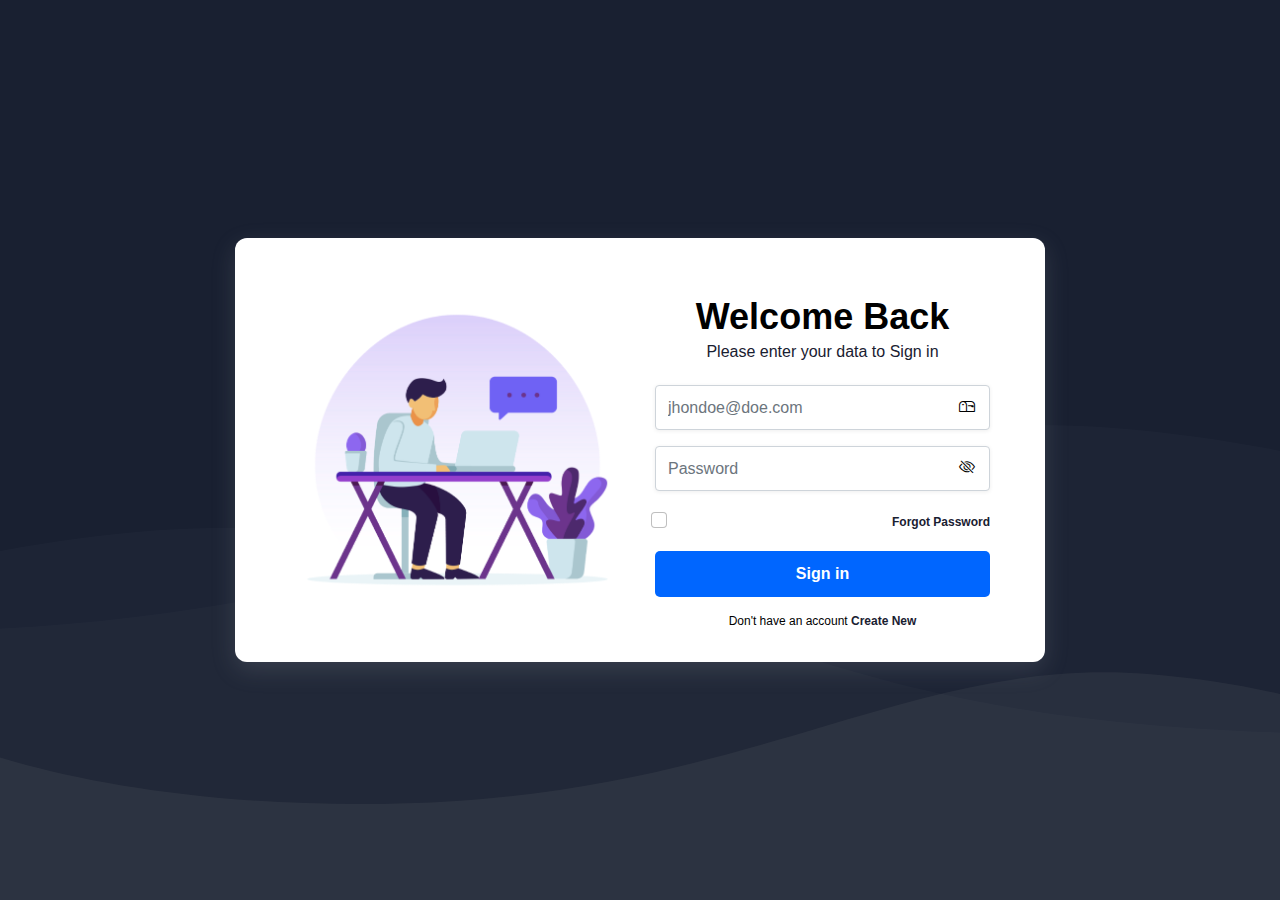
==== signIn.html @ 5d9f2aeb "Landing Page, with registration pages customization" ====
<!DOCTYPE html>
<html lang="en">
<head>
    <meta charset="UTF-8">
    <title>Sign Up</title>
    <meta name="viewport" content="width=device-width, initial-scale=1.0" />
    <meta name="keywords" content="HTML, web design" />
    <meta name="description" content="A page about HTML and web design" />
    <link rel="icon" href="media/images/favicon.ico" type="image/x-icon">

    <link rel="stylesheet" type="text/css" href="css/bootstrap.min.css" />
    <link rel="stylesheet" type="text/css" href="css/style.css" />
    <link rel="stylesheet" type="text/css" href="css/styles-lead.css" />

    <link rel="stylesheet" href="https://cdn.jsdelivr.net/npm/bootstrap-icons@1.3.0/font/bootstrap-icons.css" />

<body>
<div class="registerScreen bg-wave-dark-wrap">
    <div class="bg-wave-dark bg-gray-800">
        <svg class="wave-dark" width="1920" height="713" viewBox="0 0 1920 713" fill="none">
            <path class="wave-path wave-path-1" d="M1920 463.314V713H0V414.325C0.0515862 414.316 0.103105 414.308 0.154556 414.299C59.8232 467.769 270.664 573.445 636.676 568.392C873.316 565.126 1040.4 505.514 1188.57 452.65C1326.86 403.309 1448.68 359.846 1595.21 373.565C1727.41 385.944 1837.94 423.471 1920 463.314Z" fill="white"></path>
            <path class="wave-path wave-path-2" d="M1920 463.988V713H0V234.66C102.275 199.182 221.353 170.486 354.422 158.026C584.381 136.494 775.567 204.707 992.611 282.146C1225.15 365.113 1373 457.092 1858.75 463.796C1879.49 464.082 1899.9 464.142 1920 463.988Z" fill="white"></path>
            <path class="wave-path wave-path-3" d="M1920 85.9538V713H0V310.063C15.2357 310.099 30.6508 310.012 46.2454 309.796C417.632 304.67 679.852 211.113 912.389 128.146C1129.43 50.7068 1320.62 -17.5061 1550.58 4.02629C1690.21 17.1004 1814.43 48.0502 1920 85.9538Z" fill="white"></path>
        </svg>
    </div>
    <div class="registerBox">
        <div class="container">
            <div class="row">
                <div class="col-md-6">
                    <div class="registerLeftPanel">
                        <img src="media/images/logIn@2x.png" alt="">
                    </div>
                </div>
                <div class="col-md-6">
                    <div class="registerRightPanel">
                        <div class="formLogo">
                            <img src="" alt="">
                        </div>
                        <div class="formWrapper">
                            <div class="formHead">
                                <h2 class="formTitle">Welcome Back</h2>
                                <p class="titleLead">Please enter your data to Sign in</p>
                            </div>
                            <div class="formBody">
                                <div class="inputFormGroup mb-3">
                                    <i class="bi bi-mailbox"></i>
                                    <input type="email" class="form-control" id="userEmail" placeholder="jhondoe@doe.com">
                                </div>
                                <div class="inputFormGroup mb-3">
                                    <i class="bi bi-eye-slash" id="togglePassword"></i>
                                    <input type="password" name="password" class="form-control" id="password" placeholder="Password">
                                </div>
                                <div class="d-flex align-items-center justify-content-between mb-3">
                                    <div class="form-check">
                                        <input class="form-check-input" type="checkbox" id="gridCheck">
                                        <label class="form-check-label" for="gridCheck">
                                            Check me out
                                        </label>
                                    </div>
                                    <div class="forgotPassword">
                                        <a href="">Forgot Password</a>
                                    </div>
                                </div>
                            </div>
                            <div class="formFooter">
                                <button class="button button-secondary button-nuka w-100">Sign in <span class="button-overlay"></span></button>
                            </div>
                            <div class="formBasement">
                                <p>
                                    Don't have an account <a href="">Create New</a>
                                </p>
                            </div>
                        </div>
                    </div>
                </div>
            </div>
        </div>
    </div>
</div>
</body>
<script src="https://code.jquery.com/jquery-3.6.0.min.js" integrity="sha256-/xUj+3OJU5yExlq6GSYGSHk7tPXikynS7ogEvDej/m4=" crossorigin="anonymous"></script>
<script src="js/bootstrap.js"></script>
<script src="js/script.js"></script>
</html>
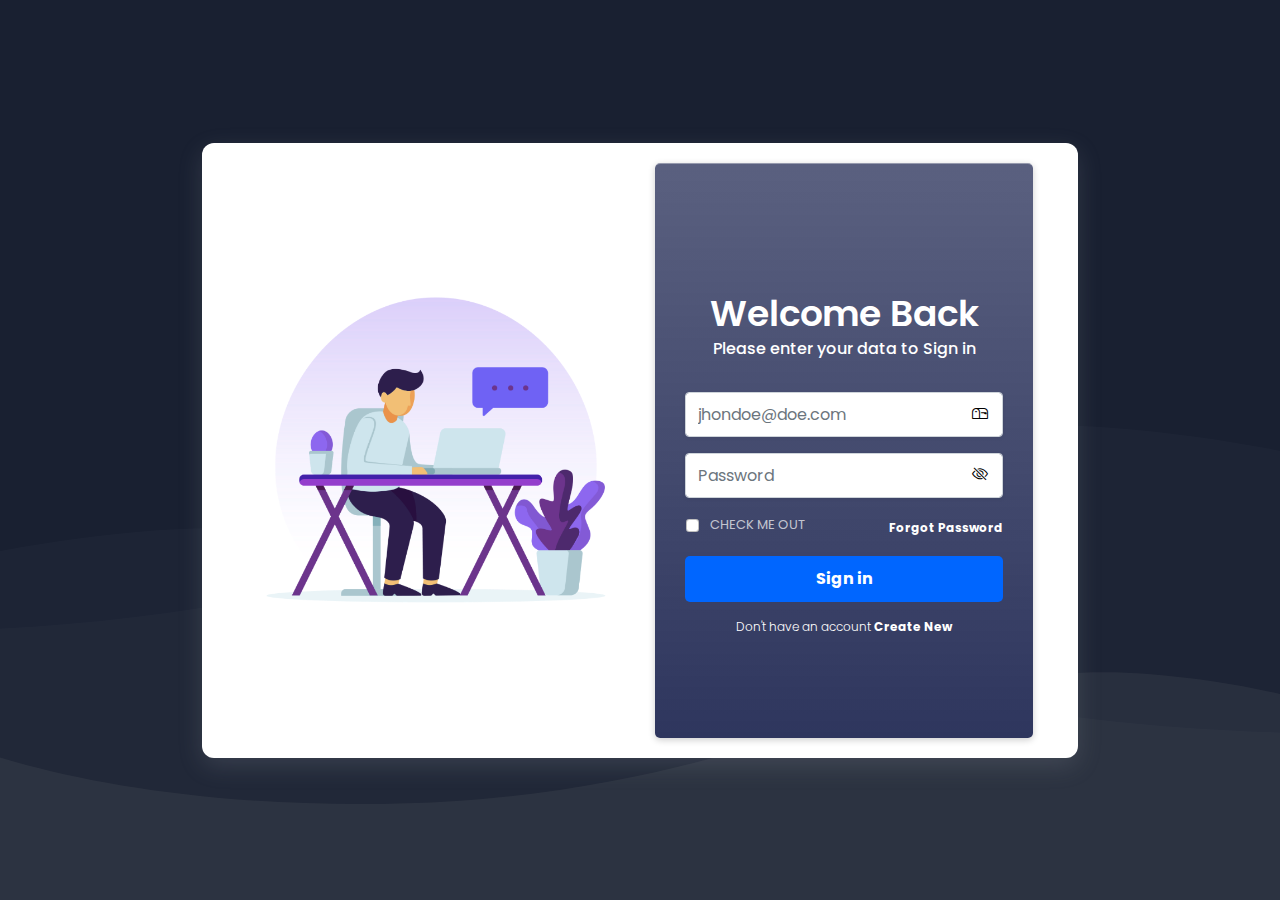
==== commit 310a2d44: "add items in media" ====
--- a/signIn.html
+++ b/signIn.html
@@ -8,9 +8,9 @@
     <meta name="description" content="A page about HTML and web design" />
     <link rel="icon" href="media/images/favicon.ico" type="image/x-icon">
 
-    <link rel="stylesheet" type="text/css" href="css/bootstrap.min.css" />
-    <link rel="stylesheet" type="text/css" href="css/style.css" />
-    <link rel="stylesheet" type="text/css" href="css/styles-lead.css" />
+    <link rel="stylesheet" type="text/css" href="media/css/bootstrap.min.css" />
+    <link rel="stylesheet" type="text/css" href="media/css/style.css" />
+    <link rel="stylesheet" type="text/css" href="media/css/styles-lead.css" />
 
     <link rel="stylesheet" href="https://cdn.jsdelivr.net/npm/bootstrap-icons@1.3.0/font/bootstrap-icons.css" />
 
@@ -32,45 +32,49 @@
                     </div>
                 </div>
                 <div class="col-md-6">
-                    <div class="registerRightPanel">
-                        <div class="formLogo">
-                            <img src="" alt="">
-                        </div>
-                        <div class="formWrapper">
-                            <div class="formHead">
-                                <h2 class="formTitle">Welcome Back</h2>
-                                <p class="titleLead">Please enter your data to Sign in</p>
-                            </div>
-                            <div class="formBody">
-                                <div class="inputFormGroup mb-3">
-                                    <i class="bi bi-mailbox"></i>
-                                    <input type="email" class="form-control" id="userEmail" placeholder="jhondoe@doe.com">
+                    <div class="frame">
+                        <form class="form-signin" action="" method="post" name="form">
+                            <div class="registerRightPanel">
+                                <div class="formLogo">
+                                    <img src="" alt="">
                                 </div>
-                                <div class="inputFormGroup mb-3">
-                                    <i class="bi bi-eye-slash" id="togglePassword"></i>
-                                    <input type="password" name="password" class="form-control" id="password" placeholder="Password">
-                                </div>
-                                <div class="d-flex align-items-center justify-content-between mb-3">
-                                    <div class="form-check">
-                                        <input class="form-check-input" type="checkbox" id="gridCheck">
-                                        <label class="form-check-label" for="gridCheck">
-                                            Check me out
-                                        </label>
+                                <div class="formWrapper">
+                                    <div class="formHead">
+                                        <h2 class="formTitle">Welcome Back</h2>
+                                        <p class="titleLead">Please enter your data to Sign in</p>
                                     </div>
-                                    <div class="forgotPassword">
-                                        <a href="">Forgot Password</a>
+                                    <div class="formBody">
+                                        <div class="inputFormGroup mb-3">
+                                            <i class="bi bi-mailbox"></i>
+                                            <input type="email" class="form-control" id="userEmail" placeholder="jhondoe@doe.com">
+                                        </div>
+                                        <div class="inputFormGroup mb-3">
+                                            <i class="bi bi-eye-slash" id="togglePassword"></i>
+                                            <input type="password" name="password" class="form-control" id="password" placeholder="Password">
+                                        </div>
+                                        <div class="d-flex align-items-center justify-content-between mb-3">
+                                            <div class="form-check">
+                                                <input class="form-check-input" type="checkbox" id="gridCheck">
+                                                <label class="form-check-label" for="gridCheck">
+                                                    Check me out
+                                                </label>
+                                            </div>
+                                            <div class="forgotPassword">
+                                                <a href="">Forgot Password</a>
+                                            </div>
+                                        </div>
+                                    </div>
+                                    <div class="formFooter">
+                                        <button class="button button-secondary button-nuka w-100">Sign in <span class="button-overlay"></span></button>
+                                    </div>
+                                    <div class="formBasement">
+                                        <p>
+                                            Don't have an account <a href="">Create New</a>
+                                        </p>
                                     </div>
                                 </div>
                             </div>
-                            <div class="formFooter">
-                                <button class="button button-secondary button-nuka w-100">Sign in <span class="button-overlay"></span></button>
-                            </div>
-                            <div class="formBasement">
-                                <p>
-                                    Don't have an account <a href="">Create New</a>
-                                </p>
-                            </div>
-                        </div>
+                        </form>
                     </div>
                 </div>
             </div>
@@ -79,6 +83,6 @@
 </div>
 </body>
 <script src="https://code.jquery.com/jquery-3.6.0.min.js" integrity="sha256-/xUj+3OJU5yExlq6GSYGSHk7tPXikynS7ogEvDej/m4=" crossorigin="anonymous"></script>
-<script src="js/bootstrap.js"></script>
-<script src="js/script.js"></script>
+<script src="media/js/bootstrap.js"></script>
+<script src="media/js/script.js"></script>
 </html>
--- a/media/css/style.css
+++ b/media/css/style.css
@@ -0,0 +1,20718 @@
+@charset "UTF-8";
+@import url("https://fonts.googleapis.com/css2?family=Poppins:wght@400;500;600&display=swap");
+/**
+ * [Table of contents]
+ *   1 Base
+ *     1.1 Reset Styles
+ *     1.2 Context Styles
+ *     1.3 Page layout
+ *     1.4 Offsets
+ *   2 Utilities
+ *     2.1 Text styling
+ *     2.2 Row spacing
+ *     2.3 Sections
+ *     2.4 Grid modules
+ *     2.5 Backgrounds
+ *     2.6 Utilities custom
+ *   3 Components
+ *     3.1 Typography
+ *     3.2 Brand
+ *     3.3 Links
+ *     3.4 Blocks
+ *     3.5 Boxes
+ *     3.6 Groups
+ *     3.7 Responsive units
+ *     3.8 Lists
+ *     3.9 Images
+ *     3.10 Icons
+ *     3.11 Tables custom
+ *     3.12 Dividers
+ *     3.13 Buttons
+ *     3.14 Forms
+ *     3.15 Posts
+ *     3.16 Quotes
+ *     3.17 Thumbnails
+ *     3.18 Breadcrumbs
+ *     3.19 Pagination custom
+ *     3.20 Snackbars
+ *     3.21 Footers
+ *     3.22 Services
+ *     3.23 Pricings
+ *   4 Plugins
+ *     4.1 Animate
+ *     4.2 Preloader
+ *     4.3 ToTop
+ *     4.4 RD Navbar
+ *     4.5 Swiper
+ *     4.6 Google Map
+ *     4.7 Search Results
+ *     4.8 Isotope
+ *     4.9 Nav custom
+ *     4.10 Panel custom
+ *     4.11 Tooltop Custom
+ *     4.12 Counter
+ *     4.13 Progress Bars
+ *     4.14 Progress Circle
+ *     4.15 Countdown
+ *     4.16 Owl Carousel
+ *     4.17 Lightgallery
+ *     4.18 Material Parallax
+ *     4.19 Bootstrap Modal
+ *     5 Registration Form
+ */
+* {
+  box-sizing: border-box; }
+  *::before, *::after {
+    box-sizing: border-box; }
+
+html {
+  font-family: sans-serif;
+  line-height: 1.15;
+  -webkit-text-size-adjust: 100%;
+  -ms-text-size-adjust: 100%;
+  -ms-overflow-style: scrollbar;
+  -webkit-tap-highlight-color: rgba(0, 0, 0, 0);
+  height: 100%;
+  font-family: 'Poppins', sans-serif; }
+
+@-ms-viewport {
+  width: device-width; }
+article, aside, figcaption, figure, footer, header, hgroup, main, nav, section {
+  display: block; }
+
+body {
+  margin: 0;
+  font-family: 'Poppins', sans-serif;
+  font-size: 1rem;
+  font-weight: 300;
+  line-height: 1.625;
+  color: #696E7B;
+  text-align: left;
+  background-color: #ffffff;
+  height: 100%; }
+
+[tabindex="-1"]:focus {
+  outline: 0 !important; }
+
+hr {
+  box-sizing: content-box;
+  height: 0;
+  overflow: visible; }
+
+h1, h2, h3, h4, h5, h6 {
+  margin-top: 0;
+  margin-bottom: 0.5rem; }
+
+p {
+  margin-top: 0;
+  margin-bottom: 1rem; }
+
+abbr[title], abbr[data-original-title] {
+  text-decoration: underline;
+  text-decoration: underline dotted;
+  cursor: help;
+  border-bottom: 0; }
+
+address {
+  margin-bottom: 1rem;
+  font-style: normal;
+  line-height: inherit; }
+
+ol, ul, dl {
+  margin-top: 0;
+  margin-bottom: 1rem; }
+
+ol ol, ul ul, ol ul, ul ol {
+  margin-bottom: 0; }
+
+dt {
+  font-weight: inherit; }
+
+dd {
+  margin-bottom: .5rem;
+  margin-left: 0; }
+
+blockquote {
+  margin: 0 0 1rem; }
+
+dfn {
+  font-style: italic; }
+
+b, strong {
+  font-weight: bolder; }
+
+small {
+  font-size: 80%; }
+
+sub, sup {
+  position: relative;
+  font-size: 75%;
+  line-height: 0;
+  vertical-align: baseline; }
+
+sub {
+  bottom: -.25em; }
+
+sup {
+  top: -.5em; }
+
+a {
+  color: #192031;
+  text-decoration: none;
+  background-color: transparent;
+  -webkit-text-decoration-skip: objects; }
+  a:hover {
+    color: #018aa9;
+    text-decoration: underline; }
+  a:not([href]):not([tabindex]) {
+    color: inherit;
+    text-decoration: none; }
+    a:not([href]):not([tabindex]):hover {
+      color: inherit;
+      text-decoration: none; }
+    a:not([href]):not([tabindex]):focus {
+      color: inherit;
+      text-decoration: none;
+      outline: 0; }
+
+pre, code, kbd, samp {
+  font-family: "Menlo", Monaco, Consolas, "Liberation Mono", "Courier New", monospace;
+  font-size: 1em; }
+
+pre {
+  margin-top: 0;
+  margin-bottom: 1rem;
+  overflow: auto;
+  -ms-overflow-style: scrollbar; }
+
+figure {
+  margin: 0 0 1rem; }
+
+img {
+  vertical-align: middle;
+  border-style: none; }
+
+svg {
+  overflow: hidden;
+  vertical-align: middle; }
+
+table {
+  border-collapse: collapse; }
+
+caption {
+  padding-top: 0.75rem;
+  padding-bottom: 0.75rem;
+  color: #6c757d;
+  text-align: left;
+  caption-side: bottom; }
+
+th {
+  text-align: inherit; }
+
+label {
+  display: inline-block;
+  margin-bottom: 0.5rem; }
+
+button {
+  border-radius: 0; }
+  button:focus {
+    outline: 1px dotted;
+    outline: 5px auto -webkit-focus-ring-color; }
+
+input, button, select, optgroup, textarea {
+  margin: 0;
+  font-family: inherit;
+  font-size: inherit;
+  line-height: inherit; }
+
+button, input {
+  overflow: visible; }
+
+button, select {
+  text-transform: none; }
+
+button, html [type="button"], [type="reset"], [type="submit"] {
+  -webkit-appearance: button; }
+
+button::-moz-focus-inner, [type="button"]::-moz-focus-inner, [type="reset"]::-moz-focus-inner, [type="submit"]::-moz-focus-inner {
+  padding: 0;
+  border-style: none; }
+
+input[type="radio"], input[type="checkbox"] {
+  box-sizing: border-box;
+  padding: 0; }
+input[type="date"], input[type="time"], input[type="datetime-local"], input[type="month"] {
+  -webkit-appearance: listbox; }
+
+textarea {
+  overflow: auto;
+  resize: vertical; }
+
+fieldset {
+  min-width: 0;
+  padding: 0;
+  margin: 0;
+  border: 0; }
+
+legend {
+  display: block;
+  width: 100%;
+  max-width: 100%;
+  padding: 0;
+  margin-bottom: .5rem;
+  font-size: 1.5rem;
+  line-height: inherit;
+  color: inherit;
+  white-space: normal; }
+
+progress {
+  vertical-align: baseline; }
+
+[type="number"]::-webkit-inner-spin-button, [type="number"]::-webkit-outer-spin-button {
+  height: auto; }
+
+[type="search"] {
+  outline-offset: -2px;
+  -webkit-appearance: none; }
+  [type="search"]::-webkit-search-cancel-button, [type="search"]::-webkit-search-decoration {
+    -webkit-appearance: none; }
+
+::-webkit-file-upload-button {
+  font: inherit;
+  -webkit-appearance: button; }
+
+output {
+  display: inline-block; }
+
+summary {
+  display: list-item;
+  cursor: pointer; }
+
+template {
+  display: none; }
+
+[hidden] {
+  display: none !important; }
+
+h1, h2, h3, h4, h5, h6, .h1, .h2, .h3, .h4, .h5, .h6 {
+  margin-bottom: 0.5rem;
+  font-family: 'Poppins', sans-serif;
+  font-weight: 700;
+  line-height: 1.2;
+  color: #293043; }
+
+h1, .h1 {
+  font-size: 60px; }
+
+h2, .h2 {
+  font-size: 36px; }
+
+h3, .h3 {
+  font-size: 28px; }
+
+h4, .h4 {
+  font-size: 22px; }
+
+h5, .h5, h6, .h6 {
+  font-size: 18px; }
+
+.lead {
+  font-size: 24px;
+  font-weight: 300; }
+
+.display-1 {
+  font-size: 6rem;
+  font-weight: 300;
+  line-height: 1.2; }
+
+.display-2 {
+  font-size: 5.5rem;
+  font-weight: 300;
+  line-height: 1.2; }
+
+.display-3 {
+  font-size: 4.5rem;
+  font-weight: 300;
+  line-height: 1.2; }
+
+.display-4 {
+  font-size: 3.5rem;
+  font-weight: 300;
+  line-height: 1.2; }
+
+hr {
+  margin-top: 1rem;
+  margin-bottom: 1rem;
+  border: 0;
+  border-top: 1px solid #E9E9EB; }
+
+small, .small {
+  font-size: 80%;
+  font-weight: 400; }
+
+mark, .mark {
+  padding: 5px 10px;
+  background-color: #192031; }
+
+.list-unstyled, .list-inline {
+  padding-left: 0;
+  list-style: none; }
+
+.list-inline-item {
+  display: inline-block; }
+  .list-inline-item:not(:last-child) {
+    margin-right: 5px; }
+
+.initialism {
+  font-size: 90%;
+  text-transform: uppercase; }
+
+.blockquote {
+  margin-bottom: 1rem;
+  font-size: 1.25rem; }
+
+.blockquote-footer {
+  display: block;
+  font-size: 80%;
+  color: #6c757d; }
+  .blockquote-footer::before {
+    content: "\2014 \00A0"; }
+
+.img-fluid {
+  max-width: 100%;
+  height: auto; }
+
+.img-thumbnail {
+  padding: 0.25rem;
+  background-color: #fff;
+  border: 1px solid #dee2e6;
+  border-radius: 0.25rem;
+  max-width: 100%;
+  height: auto; }
+
+.figure {
+  display: inline-block; }
+
+.figure-img {
+  margin-bottom: 0.5rem;
+  line-height: 1; }
+
+.figure-caption {
+  font-size: 90%;
+  color: #6c757d; }
+
+code {
+  font-size: 90%;
+  color: #111111;
+  word-break: break-word; }
+
+a > code {
+  color: inherit; }
+
+kbd {
+  padding: 0.2rem 0.4rem;
+  font-size: 87.5%;
+  color: #fff;
+  background-color: #212529;
+  border-radius: 0.2rem; }
+  kbd kbd {
+    padding: 0;
+    font-size: 100%;
+    font-weight: 700; }
+
+pre {
+  display: block;
+  font-size: 90%;
+  color: #212529; }
+  pre code {
+    font-size: inherit;
+    color: inherit;
+    word-break: normal; }
+
+.pre-scrollable {
+  max-height: 340px;
+  overflow-y: scroll; }
+
+.container, .container-fluid {
+  width: 100%;
+  padding-right: 15px;
+  padding-left: 15px;
+  margin-right: auto;
+  margin-left: auto; }
+
+@media (min-width: 576px) {
+  .container {
+    max-width: 540px; } }
+@media (min-width: 768px) {
+  .container {
+    max-width: 720px; } }
+@media (min-width: 992px) {
+  .container {
+    max-width: 960px; } }
+@media (min-width: 1200px) {
+  .container {
+    max-width: 1200px; } }
+@media (min-width: 1600px) {
+  .container {
+    max-width: 1300px; } }
+.row {
+  display: flex;
+  flex-wrap: wrap;
+  margin-right: -15px;
+  margin-left: -15px; }
+
+.no-gutters {
+  margin-right: 0;
+  margin-left: 0; }
+  .no-gutters > .col, .no-gutters > [class*="col-"] {
+    padding-right: 0;
+    padding-left: 0; }
+
+.col-1, .col-2, .col-3, .col-4, .col-5, .col-6, .col-7, .col-8, .col-9, .col-10, .col-11, .col-12, .col, .col-auto, .col-sm-1, .col-sm-2, .col-sm-3, .col-sm-4, .col-sm-5, .col-sm-6, .col-sm-7, .col-sm-8, .col-sm-9, .col-sm-10, .col-sm-11, .col-sm-12, .col-sm, .col-sm-auto, .col-md-1, .col-md-2, .col-md-3, .col-md-4, .col-md-5, .col-md-6, .col-md-7, .col-md-8, .col-md-9, .col-md-10, .col-md-11, .col-md-12, .col-md, .col-md-auto, .col-lg-1, .col-lg-2, .col-lg-3, .col-lg-4, .col-lg-5, .col-lg-6, .col-lg-7, .col-lg-8, .col-lg-9, .col-lg-10, .col-lg-11, .col-lg-12, .col-lg, .col-lg-auto, .col-xl-1, .col-xl-2, .col-xl-3, .col-xl-4, .col-xl-5, .col-xl-6, .col-xl-7, .col-xl-8, .col-xl-9, .col-xl-10, .col-xl-11, .col-xl-12, .col-xl, .col-xl-auto, .col-xxl-1, .col-xxl-2, .col-xxl-3, .col-xxl-4, .col-xxl-5, .col-xxl-6, .col-xxl-7, .col-xxl-8, .col-xxl-9, .col-xxl-10, .col-xxl-11, .col-xxl-12, .col-xxl, .col-xxl-auto {
+  position: relative;
+  width: 100%;
+  min-height: 1px;
+  padding-right: 15px;
+  padding-left: 15px; }
+
+.col {
+  flex-basis: 0;
+  flex-grow: 1;
+  max-width: 100%; }
+
+.col-auto {
+  flex: 0 0 auto;
+  width: auto;
+  max-width: none; }
+
+.col-1 {
+  flex: 0 0 8.33333%;
+  max-width: 8.33333%; }
+
+.col-2 {
+  flex: 0 0 16.66667%;
+  max-width: 16.66667%; }
+
+.col-3 {
+  flex: 0 0 25%;
+  max-width: 25%; }
+
+.col-4 {
+  flex: 0 0 33.33333%;
+  max-width: 33.33333%; }
+
+.col-5 {
+  flex: 0 0 41.66667%;
+  max-width: 41.66667%; }
+
+.col-6 {
+  flex: 0 0 50%;
+  max-width: 50%; }
+
+.col-7 {
+  flex: 0 0 58.33333%;
+  max-width: 58.33333%; }
+
+.col-8 {
+  flex: 0 0 66.66667%;
+  max-width: 66.66667%; }
+
+.col-9 {
+  flex: 0 0 75%;
+  max-width: 75%; }
+
+.col-10 {
+  flex: 0 0 83.33333%;
+  max-width: 83.33333%; }
+
+.col-11 {
+  flex: 0 0 91.66667%;
+  max-width: 91.66667%; }
+
+.col-12 {
+  flex: 0 0 100%;
+  max-width: 100%; }
+
+.order-first {
+  order: -1; }
+
+.order-last {
+  order: 13; }
+
+.order-0 {
+  order: 0; }
+
+.order-1 {
+  order: 1; }
+
+.order-2 {
+  order: 2; }
+
+.order-3 {
+  order: 3; }
+
+.order-4 {
+  order: 4; }
+
+.order-5 {
+  order: 5; }
+
+.order-6 {
+  order: 6; }
+
+.order-7 {
+  order: 7; }
+
+.order-8 {
+  order: 8; }
+
+.order-9 {
+  order: 9; }
+
+.order-10 {
+  order: 10; }
+
+.order-11 {
+  order: 11; }
+
+.order-12 {
+  order: 12; }
+
+.offset-1 {
+  margin-left: 8.33333%; }
+
+.offset-2 {
+  margin-left: 16.66667%; }
+
+.offset-3 {
+  margin-left: 25%; }
+
+.offset-4 {
+  margin-left: 33.33333%; }
+
+.offset-5 {
+  margin-left: 41.66667%; }
+
+.offset-6 {
+  margin-left: 50%; }
+
+.offset-7 {
+  margin-left: 58.33333%; }
+
+.offset-8 {
+  margin-left: 66.66667%; }
+
+.offset-9 {
+  margin-left: 75%; }
+
+.offset-10 {
+  margin-left: 83.33333%; }
+
+.offset-11 {
+  margin-left: 91.66667%; }
+
+@media (min-width: 576px) {
+  .col-sm {
+    flex-basis: 0;
+    flex-grow: 1;
+    max-width: 100%; }
+
+  .col-sm-auto {
+    flex: 0 0 auto;
+    width: auto;
+    max-width: none; }
+
+  .col-sm-1 {
+    flex: 0 0 8.33333%;
+    max-width: 8.33333%; }
+
+  .col-sm-2 {
+    flex: 0 0 16.66667%;
+    max-width: 16.66667%; }
+
+  .col-sm-3 {
+    flex: 0 0 25%;
+    max-width: 25%; }
+
+  .col-sm-4 {
+    flex: 0 0 33.33333%;
+    max-width: 33.33333%; }
+
+  .col-sm-5 {
+    flex: 0 0 41.66667%;
+    max-width: 41.66667%; }
+
+  .col-sm-6 {
+    flex: 0 0 50%;
+    max-width: 50%; }
+
+  .col-sm-7 {
+    flex: 0 0 58.33333%;
+    max-width: 58.33333%; }
+
+  .col-sm-8 {
+    flex: 0 0 66.66667%;
+    max-width: 66.66667%; }
+
+  .col-sm-9 {
+    flex: 0 0 75%;
+    max-width: 75%; }
+
+  .col-sm-10 {
+    flex: 0 0 83.33333%;
+    max-width: 83.33333%; }
+
+  .col-sm-11 {
+    flex: 0 0 91.66667%;
+    max-width: 91.66667%; }
+
+  .col-sm-12 {
+    flex: 0 0 100%;
+    max-width: 100%; }
+
+  .order-sm-first {
+    order: -1; }
+
+  .order-sm-last {
+    order: 13; }
+
+  .order-sm-0 {
+    order: 0; }
+
+  .order-sm-1 {
+    order: 1; }
+
+  .order-sm-2 {
+    order: 2; }
+
+  .order-sm-3 {
+    order: 3; }
+
+  .order-sm-4 {
+    order: 4; }
+
+  .order-sm-5 {
+    order: 5; }
+
+  .order-sm-6 {
+    order: 6; }
+
+  .order-sm-7 {
+    order: 7; }
+
+  .order-sm-8 {
+    order: 8; }
+
+  .order-sm-9 {
+    order: 9; }
+
+  .order-sm-10 {
+    order: 10; }
+
+  .order-sm-11 {
+    order: 11; }
+
+  .order-sm-12 {
+    order: 12; }
+
+  .offset-sm-0 {
+    margin-left: 0; }
+
+  .offset-sm-1 {
+    margin-left: 8.33333%; }
+
+  .offset-sm-2 {
+    margin-left: 16.66667%; }
+
+  .offset-sm-3 {
+    margin-left: 25%; }
+
+  .offset-sm-4 {
+    margin-left: 33.33333%; }
+
+  .offset-sm-5 {
+    margin-left: 41.66667%; }
+
+  .offset-sm-6 {
+    margin-left: 50%; }
+
+  .offset-sm-7 {
+    margin-left: 58.33333%; }
+
+  .offset-sm-8 {
+    margin-left: 66.66667%; }
+
+  .offset-sm-9 {
+    margin-left: 75%; }
+
+  .offset-sm-10 {
+    margin-left: 83.33333%; }
+
+  .offset-sm-11 {
+    margin-left: 91.66667%; } }
+@media (min-width: 768px) {
+  .col-md {
+    flex-basis: 0;
+    flex-grow: 1;
+    max-width: 100%; }
+
+  .col-md-auto {
+    flex: 0 0 auto;
+    width: auto;
+    max-width: none; }
+
+  .col-md-1 {
+    flex: 0 0 8.33333%;
+    max-width: 8.33333%; }
+
+  .col-md-2 {
+    flex: 0 0 16.66667%;
+    max-width: 16.66667%; }
+
+  .col-md-3 {
+    flex: 0 0 25%;
+    max-width: 25%; }
+
+  .col-md-4 {
+    flex: 0 0 33.33333%;
+    max-width: 33.33333%; }
+
+  .col-md-5 {
+    flex: 0 0 41.66667%;
+    max-width: 41.66667%; }
+
+  .col-md-6 {
+    flex: 0 0 50%;
+    max-width: 50%; }
+
+  .col-md-7 {
+    flex: 0 0 58.33333%;
+    max-width: 58.33333%; }
+
+  .col-md-8 {
+    flex: 0 0 66.66667%;
+    max-width: 66.66667%; }
+
+  .col-md-9 {
+    flex: 0 0 75%;
+    max-width: 75%; }
+
+  .col-md-10 {
+    flex: 0 0 83.33333%;
+    max-width: 83.33333%; }
+
+  .col-md-11 {
+    flex: 0 0 91.66667%;
+    max-width: 91.66667%; }
+
+  .col-md-12 {
+    flex: 0 0 100%;
+    max-width: 100%; }
+
+  .order-md-first {
+    order: -1; }
+
+  .order-md-last {
+    order: 13; }
+
+  .order-md-0 {
+    order: 0; }
+
+  .order-md-1 {
+    order: 1; }
+
+  .order-md-2 {
+    order: 2; }
+
+  .order-md-3 {
+    order: 3; }
+
+  .order-md-4 {
+    order: 4; }
+
+  .order-md-5 {
+    order: 5; }
+
+  .order-md-6 {
+    order: 6; }
+
+  .order-md-7 {
+    order: 7; }
+
+  .order-md-8 {
+    order: 8; }
+
+  .order-md-9 {
+    order: 9; }
+
+  .order-md-10 {
+    order: 10; }
+
+  .order-md-11 {
+    order: 11; }
+
+  .order-md-12 {
+    order: 12; }
+
+  .offset-md-0 {
+    margin-left: 0; }
+
+  .offset-md-1 {
+    margin-left: 8.33333%; }
+
+  .offset-md-2 {
+    margin-left: 16.66667%; }
+
+  .offset-md-3 {
+    margin-left: 25%; }
+
+  .offset-md-4 {
+    margin-left: 33.33333%; }
+
+  .offset-md-5 {
+    margin-left: 41.66667%; }
+
+  .offset-md-6 {
+    margin-left: 50%; }
+
+  .offset-md-7 {
+    margin-left: 58.33333%; }
+
+  .offset-md-8 {
+    margin-left: 66.66667%; }
+
+  .offset-md-9 {
+    margin-left: 75%; }
+
+  .offset-md-10 {
+    margin-left: 83.33333%; }
+
+  .offset-md-11 {
+    margin-left: 91.66667%; } }
+@media (min-width: 992px) {
+  .col-lg {
+    flex-basis: 0;
+    flex-grow: 1;
+    max-width: 100%; }
+
+  .col-lg-auto {
+    flex: 0 0 auto;
+    width: auto;
+    max-width: none; }
+
+  .col-lg-1 {
+    flex: 0 0 8.33333%;
+    max-width: 8.33333%; }
+
+  .col-lg-2 {
+    flex: 0 0 16.66667%;
+    max-width: 16.66667%; }
+
+  .col-lg-3 {
+    flex: 0 0 25%;
+    max-width: 25%; }
+
+  .col-lg-4 {
+    flex: 0 0 33.33333%;
+    max-width: 33.33333%; }
+
+  .col-lg-5 {
+    flex: 0 0 41.66667%;
+    max-width: 41.66667%; }
+
+  .col-lg-6 {
+    flex: 0 0 50%;
+    max-width: 50%; }
+
+  .col-lg-7 {
+    flex: 0 0 58.33333%;
+    max-width: 58.33333%; }
+
+  .col-lg-8 {
+    flex: 0 0 66.66667%;
+    max-width: 66.66667%; }
+
+  .col-lg-9 {
+    flex: 0 0 75%;
+    max-width: 75%; }
+
+  .col-lg-10 {
+    flex: 0 0 83.33333%;
+    max-width: 83.33333%; }
+
+  .col-lg-11 {
+    flex: 0 0 91.66667%;
+    max-width: 91.66667%; }
+
+  .col-lg-12 {
+    flex: 0 0 100%;
+    max-width: 100%; }
+
+  .order-lg-first {
+    order: -1; }
+
+  .order-lg-last {
+    order: 13; }
+
+  .order-lg-0 {
+    order: 0; }
+
+  .order-lg-1 {
+    order: 1; }
+
+  .order-lg-2 {
+    order: 2; }
+
+  .order-lg-3 {
+    order: 3; }
+
+  .order-lg-4 {
+    order: 4; }
+
+  .order-lg-5 {
+    order: 5; }
+
+  .order-lg-6 {
+    order: 6; }
+
+  .order-lg-7 {
+    order: 7; }
+
+  .order-lg-8 {
+    order: 8; }
+
+  .order-lg-9 {
+    order: 9; }
+
+  .order-lg-10 {
+    order: 10; }
+
+  .order-lg-11 {
+    order: 11; }
+
+  .order-lg-12 {
+    order: 12; }
+
+  .offset-lg-0 {
+    margin-left: 0; }
+
+  .offset-lg-1 {
+    margin-left: 8.33333%; }
+
+  .offset-lg-2 {
+    margin-left: 16.66667%; }
+
+  .offset-lg-3 {
+    margin-left: 25%; }
+
+  .offset-lg-4 {
+    margin-left: 33.33333%; }
+
+  .offset-lg-5 {
+    margin-left: 41.66667%; }
+
+  .offset-lg-6 {
+    margin-left: 50%; }
+
+  .offset-lg-7 {
+    margin-left: 58.33333%; }
+
+  .offset-lg-8 {
+    margin-left: 66.66667%; }
+
+  .offset-lg-9 {
+    margin-left: 75%; }
+
+  .offset-lg-10 {
+    margin-left: 83.33333%; }
+
+  .offset-lg-11 {
+    margin-left: 91.66667%; } }
+@media (min-width: 1200px) {
+  .col-xl {
+    flex-basis: 0;
+    flex-grow: 1;
+    max-width: 100%; }
+
+  .col-xl-auto {
+    flex: 0 0 auto;
+    width: auto;
+    max-width: none; }
+
+  .col-xl-1 {
+    flex: 0 0 8.33333%;
+    max-width: 8.33333%; }
+
+  .col-xl-2 {
+    flex: 0 0 16.66667%;
+    max-width: 16.66667%; }
+
+  .col-xl-3 {
+    flex: 0 0 25%;
+    max-width: 25%; }
+
+  .col-xl-4 {
+    flex: 0 0 33.33333%;
+    max-width: 33.33333%; }
+
+  .col-xl-5 {
+    flex: 0 0 41.66667%;
+    max-width: 41.66667%; }
+
+  .col-xl-6 {
+    flex: 0 0 50%;
+    max-width: 50%; }
+
+  .col-xl-7 {
+    flex: 0 0 58.33333%;
+    max-width: 58.33333%; }
+
+  .col-xl-8 {
+    flex: 0 0 66.66667%;
+    max-width: 66.66667%; }
+
+  .col-xl-9 {
+    flex: 0 0 75%;
+    max-width: 75%; }
+
+  .col-xl-10 {
+    flex: 0 0 83.33333%;
+    max-width: 83.33333%; }
+
+  .col-xl-11 {
+    flex: 0 0 91.66667%;
+    max-width: 91.66667%; }
+
+  .col-xl-12 {
+    flex: 0 0 100%;
+    max-width: 100%; }
+
+  .order-xl-first {
+    order: -1; }
+
+  .order-xl-last {
+    order: 13; }
+
+  .order-xl-0 {
+    order: 0; }
+
+  .order-xl-1 {
+    order: 1; }
+
+  .order-xl-2 {
+    order: 2; }
+
+  .order-xl-3 {
+    order: 3; }
+
+  .order-xl-4 {
+    order: 4; }
+
+  .order-xl-5 {
+    order: 5; }
+
+  .order-xl-6 {
+    order: 6; }
+
+  .order-xl-7 {
+    order: 7; }
+
+  .order-xl-8 {
+    order: 8; }
+
+  .order-xl-9 {
+    order: 9; }
+
+  .order-xl-10 {
+    order: 10; }
+
+  .order-xl-11 {
+    order: 11; }
+
+  .order-xl-12 {
+    order: 12; }
+
+  .offset-xl-0 {
+    margin-left: 0; }
+
+  .offset-xl-1 {
+    margin-left: 8.33333%; }
+
+  .offset-xl-2 {
+    margin-left: 16.66667%; }
+
+  .offset-xl-3 {
+    margin-left: 25%; }
+
+  .offset-xl-4 {
+    margin-left: 33.33333%; }
+
+  .offset-xl-5 {
+    margin-left: 41.66667%; }
+
+  .offset-xl-6 {
+    margin-left: 50%; }
+
+  .offset-xl-7 {
+    margin-left: 58.33333%; }
+
+  .offset-xl-8 {
+    margin-left: 66.66667%; }
+
+  .offset-xl-9 {
+    margin-left: 75%; }
+
+  .offset-xl-10 {
+    margin-left: 83.33333%; }
+
+  .offset-xl-11 {
+    margin-left: 91.66667%; } }
+@media (min-width: 1600px) {
+  .col-xxl {
+    flex-basis: 0;
+    flex-grow: 1;
+    max-width: 100%; }
+
+  .col-xxl-auto {
+    flex: 0 0 auto;
+    width: auto;
+    max-width: none; }
+
+  .col-xxl-1 {
+    flex: 0 0 8.33333%;
+    max-width: 8.33333%; }
+
+  .col-xxl-2 {
+    flex: 0 0 16.66667%;
+    max-width: 16.66667%; }
+
+  .col-xxl-3 {
+    flex: 0 0 25%;
+    max-width: 25%; }
+
+  .col-xxl-4 {
+    flex: 0 0 33.33333%;
+    max-width: 33.33333%; }
+
+  .col-xxl-5 {
+    flex: 0 0 41.66667%;
+    max-width: 41.66667%; }
+
+  .col-xxl-6 {
+    flex: 0 0 50%;
+    max-width: 50%; }
+
+  .col-xxl-7 {
+    flex: 0 0 58.33333%;
+    max-width: 58.33333%; }
+
+  .col-xxl-8 {
+    flex: 0 0 66.66667%;
+    max-width: 66.66667%; }
+
+  .col-xxl-9 {
+    flex: 0 0 75%;
+    max-width: 75%; }
+
+  .col-xxl-10 {
+    flex: 0 0 83.33333%;
+    max-width: 83.33333%; }
+
+  .col-xxl-11 {
+    flex: 0 0 91.66667%;
+    max-width: 91.66667%; }
+
+  .col-xxl-12 {
+    flex: 0 0 100%;
+    max-width: 100%; }
+
+  .order-xxl-first {
+    order: -1; }
+
+  .order-xxl-last {
+    order: 13; }
+
+  .order-xxl-0 {
+    order: 0; }
+
+  .order-xxl-1 {
+    order: 1; }
+
+  .order-xxl-2 {
+    order: 2; }
+
+  .order-xxl-3 {
+    order: 3; }
+
+  .order-xxl-4 {
+    order: 4; }
+
+  .order-xxl-5 {
+    order: 5; }
+
+  .order-xxl-6 {
+    order: 6; }
+
+  .order-xxl-7 {
+    order: 7; }
+
+  .order-xxl-8 {
+    order: 8; }
+
+  .order-xxl-9 {
+    order: 9; }
+
+  .order-xxl-10 {
+    order: 10; }
+
+  .order-xxl-11 {
+    order: 11; }
+
+  .order-xxl-12 {
+    order: 12; }
+
+  .offset-xxl-0 {
+    margin-left: 0; }
+
+  .offset-xxl-1 {
+    margin-left: 8.33333%; }
+
+  .offset-xxl-2 {
+    margin-left: 16.66667%; }
+
+  .offset-xxl-3 {
+    margin-left: 25%; }
+
+  .offset-xxl-4 {
+    margin-left: 33.33333%; }
+
+  .offset-xxl-5 {
+    margin-left: 41.66667%; }
+
+  .offset-xxl-6 {
+    margin-left: 50%; }
+
+  .offset-xxl-7 {
+    margin-left: 58.33333%; }
+
+  .offset-xxl-8 {
+    margin-left: 66.66667%; }
+
+  .offset-xxl-9 {
+    margin-left: 75%; }
+
+  .offset-xxl-10 {
+    margin-left: 83.33333%; }
+
+  .offset-xxl-11 {
+    margin-left: 91.66667%; } }
+.table {
+  width: 100%;
+  margin-bottom: 1rem;
+  background-color: transparent; }
+  .table th, .table td {
+    padding: 0.75rem;
+    vertical-align: top;
+    border-top: 1px solid #dee2e6; }
+  .table thead th {
+    vertical-align: bottom;
+    border-bottom: 2px solid #dee2e6; }
+  .table tbody + tbody {
+    border-top: 2px solid #dee2e6; }
+  .table .table {
+    background-color: #ffffff; }
+
+.table-sm th, .table-sm td {
+  padding: 0.3rem; }
+
+.table-bordered {
+  border: 1px solid #dee2e6; }
+  .table-bordered th, .table-bordered td {
+    border: 1px solid #dee2e6; }
+  .table-bordered thead th, .table-bordered thead td {
+    border-bottom-width: 2px; }
+
+.table-borderless th, .table-borderless td, .table-borderless thead th, .table-borderless tbody + tbody {
+  border: 0; }
+
+.table-striped tbody tr:nth-of-type(odd) {
+  background-color: rgba(0, 0, 0, 0.05); }
+
+.table-hover tbody tr:hover {
+  background-color: rgba(0, 0, 0, 0.075); }
+
+.table-active {
+  background-color: rgba(0, 0, 0, 0.075); }
+  .table-active > th, .table-active > td {
+    background-color: rgba(0, 0, 0, 0.075); }
+
+.table-hover .table-active:hover {
+  background-color: rgba(0, 0, 0, 0.075); }
+  .table-hover .table-active:hover > td, .table-hover .table-active:hover > th {
+    background-color: rgba(0, 0, 0, 0.075); }
+
+.table .thead-dark th {
+  color: #fff;
+  background-color: #212529;
+  border-color: #32383e; }
+.table .thead-light th {
+  color: #293043;
+  background-color: #e9ecef;
+  border-color: #dee2e6; }
+
+.table-dark {
+  color: #fff;
+  background-color: #212529; }
+  .table-dark th, .table-dark td, .table-dark thead th {
+    border-color: #32383e; }
+  .table-dark.table-bordered {
+    border: 0; }
+  .table-dark.table-striped tbody tr:nth-of-type(odd) {
+    background-color: rgba(255, 255, 255, 0.05); }
+  .table-dark.table-hover tbody tr:hover {
+    background-color: rgba(255, 255, 255, 0.075); }
+
+@media (max-width: 575.98px) {
+  .table-responsive-sm {
+    display: block;
+    width: 100%;
+    overflow-x: auto;
+    -webkit-overflow-scrolling: touch;
+    -ms-overflow-style: -ms-autohiding-scrollbar; }
+    .table-responsive-sm > .table-bordered {
+      border: 0; } }
+@media (max-width: 767.98px) {
+  .table-responsive-md {
+    display: block;
+    width: 100%;
+    overflow-x: auto;
+    -webkit-overflow-scrolling: touch;
+    -ms-overflow-style: -ms-autohiding-scrollbar; }
+    .table-responsive-md > .table-bordered {
+      border: 0; } }
+@media (max-width: 991.98px) {
+  .table-responsive-lg {
+    display: block;
+    width: 100%;
+    overflow-x: auto;
+    -webkit-overflow-scrolling: touch;
+    -ms-overflow-style: -ms-autohiding-scrollbar; }
+    .table-responsive-lg > .table-bordered {
+      border: 0; } }
+@media (max-width: 1199.98px) {
+  .table-responsive-xl {
+    display: block;
+    width: 100%;
+    overflow-x: auto;
+    -webkit-overflow-scrolling: touch;
+    -ms-overflow-style: -ms-autohiding-scrollbar; }
+    .table-responsive-xl > .table-bordered {
+      border: 0; } }
+@media (max-width: 1599.98px) {
+  .table-responsive-xxl {
+    display: block;
+    width: 100%;
+    overflow-x: auto;
+    -webkit-overflow-scrolling: touch;
+    -ms-overflow-style: -ms-autohiding-scrollbar; }
+    .table-responsive-xxl > .table-bordered {
+      border: 0; } }
+.table-responsive {
+  display: block;
+  width: 100%;
+  overflow-x: auto;
+  -webkit-overflow-scrolling: touch;
+  -ms-overflow-style: -ms-autohiding-scrollbar; }
+  .table-responsive > .table-bordered {
+    border: 0; }
+
+.form-control {
+  display: block;
+  width: 100%;
+  height: calc(2.25rem + 2px);
+  padding: 0.375rem 0.75rem;
+  font-size: 1rem;
+  line-height: 1.5;
+  color: #293043;
+  background-color: #fff;
+  background-clip: padding-box;
+  border: 1px solid #ced4da;
+  border-radius: 0.25rem;
+  transition: border-color 0.15s ease-in-out, box-shadow 0.15s ease-in-out; }
+  .form-control::-ms-expand {
+    background-color: transparent;
+    border: 0; }
+  .form-control:focus {
+    color: #293043;
+    background-color: #fff;
+    border-color: #77e6fe;
+    outline: 0;
+    box-shadow: 0 0 0 0.2rem rgba(1, 201, 245, 0.25); }
+  .form-control::placeholder {
+    color: #6c757d;
+    opacity: 1; }
+  .form-control:disabled, .form-control[readonly] {
+    background-color: #e9ecef;
+    opacity: 1; }
+
+@media screen and (prefers-reduced-motion: reduce) {
+  .form-control {
+    transition: none; } }
+select.form-control:focus::-ms-value {
+  color: #293043;
+  background-color: #fff; }
+
+.form-control-file, .form-control-range {
+  display: block;
+  width: 100%; }
+
+.col-form-label {
+  padding-top: calc(0.375rem + 1px);
+  padding-bottom: calc(0.375rem + 1px);
+  margin-bottom: 0;
+  font-size: inherit;
+  line-height: 1.5; }
+
+.col-form-label-lg {
+  padding-top: calc(0.5rem + 1px);
+  padding-bottom: calc(0.5rem + 1px);
+  font-size: 20px;
+  line-height: 1.5; }
+
+.col-form-label-sm {
+  padding-top: calc(0.25rem + 1px);
+  padding-bottom: calc(0.25rem + 1px);
+  font-size: 12px;
+  line-height: 1.5; }
+
+.form-control-plaintext {
+  display: block;
+  width: 100%;
+  padding-top: 0.375rem;
+  padding-bottom: 0.375rem;
+  margin-bottom: 0;
+  line-height: 1.5;
+  color: #212529;
+  background-color: transparent;
+  border: solid transparent;
+  border-width: 1px 0; }
+  .form-control-plaintext.form-control-sm, .form-control-plaintext.form-control-lg {
+    padding-right: 0;
+    padding-left: 0; }
+
+.form-control-sm {
+  height: calc(1.8125rem + 2px);
+  padding: 0.25rem 0.5rem;
+  font-size: 12px;
+  line-height: 1.5;
+  border-radius: 0.2rem; }
+
+.form-control-lg {
+  height: calc(2.875rem + 2px);
+  padding: 0.5rem 1rem;
+  font-size: 20px;
+  line-height: 1.5;
+  border-radius: 0.3rem; }
+
+select.form-control[size], select.form-control[multiple] {
+  height: auto; }
+
+textarea.form-control {
+  height: auto; }
+
+.form-group {
+  margin-bottom: 1rem; }
+
+.form-text {
+  display: block;
+  margin-top: 0.25rem; }
+
+.form-row {
+  display: flex;
+  flex-wrap: wrap;
+  margin-right: -5px;
+  margin-left: -5px; }
+  .form-row > .col, .form-row > [class*="col-"] {
+    padding-right: 5px;
+    padding-left: 5px; }
+
+.form-check {
+  position: relative;
+  display: block;
+  padding-left: 1.25rem; }
+
+.form-check-input {
+  position: absolute;
+  margin-top: 0.3rem;
+  margin-left: -1.25rem; }
+  .form-check-input:disabled ~ .form-check-label {
+    color: #6c757d; }
+
+.form-check-label {
+  margin-bottom: 0; }
+
+.form-check-inline {
+  display: inline-flex;
+  align-items: center;
+  padding-left: 0;
+  margin-right: 0.75rem; }
+  .form-check-inline .form-check-input {
+    position: static;
+    margin-top: 0;
+    margin-right: 0.3125rem;
+    margin-left: 0; }
+
+.valid-feedback {
+  display: none;
+  width: 100%;
+  margin-top: 0.25rem;
+  font-size: 80%;
+  color: #98bf44; }
+
+.valid-tooltip {
+  position: absolute;
+  top: 100%;
+  z-index: 5;
+  display: none;
+  max-width: 100%;
+  padding: 6px 10px;
+  margin-top: .1rem;
+  font-size: 0.875rem;
+  line-height: 1.625;
+  color: #212529;
+  background-color: #98bf44;
+  border-radius: 0.25rem; }
+
+.was-validated .form-control:valid, .form-control.is-valid {
+  border-color: #98bf44;
+  padding-right: 2.25rem;
+  background-repeat: no-repeat;
+  background-position: center right calc(2.25rem / 4);
+  background-size: calc(2.25rem / 2) calc(2.25rem / 2);
+  background-image: url("data:image/svg+xml;charset=utf8,%3Csvg xmlns='http://www.w3.org/2000/svg' viewBox='0 0 8 8'%3E%3Cpath fill='%2328a745' d='M2.3 6.73L.6 4.53c-.4-1.04.46-1.4 1.1-.8l1.1 1.4 3.4-3.8c.6-.63 1.6-.27 1.2.7l-4 4.6c-.43.5-.8.4-1.1.1z'/%3E%3C/svg%3E"); }
+
+.was-validated .form-control:valid:focus, .form-control.is-valid:focus {
+  border-color: #98bf44;
+  box-shadow: 0 0 0 0.2rem rgba(152, 191, 68, 0.25); }
+
+.was-validated .form-control:valid ~ .valid-feedback, .was-validated .form-control:valid ~ .valid-tooltip {
+  display: block; }
+
+.form-control.is-valid ~ .valid-feedback, .form-control.is-valid ~ .valid-tooltip {
+  display: block; }
+
+.was-validated textarea.form-control:valid, textarea.form-control.is-valid {
+  padding-right: 2.25rem;
+  background-position: top calc(2.25rem / 4) right calc(2.25rem / 4); }
+
+.was-validated .custom-select:valid, .custom-select.is-valid {
+  border-color: #98bf44;
+  padding-right: 2.25rem;
+  background: url("data:image/svg+xml;charset=utf8,%3Csvg xmlns='http://www.w3.org/2000/svg' viewBox='0 0 4 5'%3E%3Cpath fill='%23343a40' d='M2 0L0 2h4zm0 5L0 3h4z'/%3E%3C/svg%3E") no-repeat right 0.75rem center/8px 10px, url("data:image/svg+xml;charset=utf8,%3Csvg xmlns='http://www.w3.org/2000/svg' viewBox='0 0 8 8'%3E%3Cpath fill='%2328a745' d='M2.3 6.73L.6 4.53c-.4-1.04.46-1.4 1.1-.8l1.1 1.4 3.4-3.8c.6-.63 1.6-.27 1.2.7l-4 4.6c-.43.5-.8.4-1.1.1z'/%3E%3C/svg%3E") no-repeat center right 2.025rem/calc(2.25rem / 2) calc(2.25rem / 2); }
+
+.was-validated .custom-select:valid:focus, .custom-select.is-valid:focus {
+  border-color: #98bf44;
+  box-shadow: 0 0 0 0.2rem rgba(152, 191, 68, 0.25); }
+
+.was-validated .custom-select:valid ~ .valid-feedback, .was-validated .custom-select:valid ~ .valid-tooltip {
+  display: block; }
+
+.custom-select.is-valid ~ .valid-feedback, .custom-select.is-valid ~ .valid-tooltip {
+  display: block; }
+
+.was-validated .form-control-file:valid ~ .valid-feedback, .was-validated .form-control-file:valid ~ .valid-tooltip {
+  display: block; }
+
+.form-control-file.is-valid ~ .valid-feedback, .form-control-file.is-valid ~ .valid-tooltip {
+  display: block; }
+
+.was-validated .form-check-input:valid ~ .form-check-label, .form-check-input.is-valid ~ .form-check-label {
+  color: #98bf44; }
+
+.was-validated .form-check-input:valid ~ .valid-feedback, .was-validated .form-check-input:valid ~ .valid-tooltip {
+  display: block; }
+
+.form-check-input.is-valid ~ .valid-feedback, .form-check-input.is-valid ~ .valid-tooltip {
+  display: block; }
+
+.was-validated .custom-control-input:valid ~ .custom-control-label, .custom-control-input.is-valid ~ .custom-control-label {
+  color: #98bf44; }
+
+.was-validated .custom-control-input:valid ~ .custom-control-label::before, .custom-control-input.is-valid ~ .custom-control-label::before {
+  background-color: #cce0a3; }
+
+.was-validated .custom-control-input:valid ~ .valid-feedback, .was-validated .custom-control-input:valid ~ .valid-tooltip {
+  display: block; }
+
+.custom-control-input.is-valid ~ .valid-feedback, .custom-control-input.is-valid ~ .valid-tooltip {
+  display: block; }
+
+.was-validated .custom-control-input:valid:checked ~ .custom-control-label::before, .custom-control-input.is-valid:checked ~ .custom-control-label::before {
+  background-color: #adcc6a; }
+
+.was-validated .custom-control-input:valid:focus ~ .custom-control-label::before, .custom-control-input.is-valid:focus ~ .custom-control-label::before {
+  box-shadow: 0 0 0 1px #ffffff, 0 0 0 0.2rem rgba(152, 191, 68, 0.25); }
+
+.was-validated .custom-file-input:valid ~ .custom-file-label, .custom-file-input.is-valid ~ .custom-file-label {
+  border-color: #98bf44; }
+
+.was-validated .custom-file-input:valid ~ .custom-file-label::after, .custom-file-input.is-valid ~ .custom-file-label::after {
+  border-color: inherit; }
+
+.was-validated .custom-file-input:valid ~ .valid-feedback, .was-validated .custom-file-input:valid ~ .valid-tooltip {
+  display: block; }
+
+.custom-file-input.is-valid ~ .valid-feedback, .custom-file-input.is-valid ~ .valid-tooltip {
+  display: block; }
+
+.was-validated .custom-file-input:valid:focus ~ .custom-file-label, .custom-file-input.is-valid:focus ~ .custom-file-label {
+  box-shadow: 0 0 0 0.2rem rgba(152, 191, 68, 0.25); }
+
+.invalid-feedback {
+  display: none;
+  width: 100%;
+  margin-top: 0.25rem;
+  font-size: 80%;
+  color: #f5543f; }
+
+.invalid-tooltip {
+  position: absolute;
+  top: 100%;
+  z-index: 5;
+  display: none;
+  max-width: 100%;
+  padding: 6px 10px;
+  margin-top: .1rem;
+  font-size: 0.875rem;
+  line-height: 1.625;
+  color: #fff;
+  background-color: #f5543f;
+  border-radius: 0.25rem; }
+
+.was-validated .form-control:invalid, .form-control.is-invalid {
+  border-color: #f5543f;
+  padding-right: 2.25rem;
+  background-repeat: no-repeat;
+  background-position: center right calc(2.25rem / 4);
+  background-size: calc(2.25rem / 2) calc(2.25rem / 2);
+  background-image: url("data:image/svg+xml;charset=utf8,%3Csvg xmlns='http://www.w3.org/2000/svg' fill='%23dc3545' viewBox='-2 -2 7 7'%3E%3Cpath stroke='%23d9534f' d='M0 0l3 3m0-3L0 3'/%3E%3Ccircle r='.5'/%3E%3Ccircle cx='3' r='.5'/%3E%3Ccircle cy='3' r='.5'/%3E%3Ccircle cx='3' cy='3' r='.5'/%3E%3C/svg%3E"); }
+
+.was-validated .form-control:invalid:focus, .form-control.is-invalid:focus {
+  border-color: #f5543f;
+  box-shadow: 0 0 0 0.2rem rgba(245, 84, 63, 0.25); }
+
+.was-validated .form-control:invalid ~ .invalid-feedback, .was-validated .form-control:invalid ~ .invalid-tooltip {
+  display: block; }
+
+.form-control.is-invalid ~ .invalid-feedback, .form-control.is-invalid ~ .invalid-tooltip {
+  display: block; }
+
+.was-validated textarea.form-control:invalid, textarea.form-control.is-invalid {
+  padding-right: 2.25rem;
+  background-position: top calc(2.25rem / 4) right calc(2.25rem / 4); }
+
+.was-validated .custom-select:invalid, .custom-select.is-invalid {
+  border-color: #f5543f;
+  padding-right: 2.25rem;
+  background: url("data:image/svg+xml;charset=utf8,%3Csvg xmlns='http://www.w3.org/2000/svg' viewBox='0 0 4 5'%3E%3Cpath fill='%23343a40' d='M2 0L0 2h4zm0 5L0 3h4z'/%3E%3C/svg%3E") no-repeat right 0.75rem center/8px 10px, url("data:image/svg+xml;charset=utf8,%3Csvg xmlns='http://www.w3.org/2000/svg' fill='%23dc3545' viewBox='-2 -2 7 7'%3E%3Cpath stroke='%23d9534f' d='M0 0l3 3m0-3L0 3'/%3E%3Ccircle r='.5'/%3E%3Ccircle cx='3' r='.5'/%3E%3Ccircle cy='3' r='.5'/%3E%3Ccircle cx='3' cy='3' r='.5'/%3E%3C/svg%3E") no-repeat center right 2.025rem/calc(2.25rem / 2) calc(2.25rem / 2); }
+
+.was-validated .custom-select:invalid:focus, .custom-select.is-invalid:focus {
+  border-color: #f5543f;
+  box-shadow: 0 0 0 0.2rem rgba(245, 84, 63, 0.25); }
+
+.was-validated .custom-select:invalid ~ .invalid-feedback, .was-validated .custom-select:invalid ~ .invalid-tooltip {
+  display: block; }
+
+.custom-select.is-invalid ~ .invalid-feedback, .custom-select.is-invalid ~ .invalid-tooltip {
+  display: block; }
+
+.was-validated .form-control-file:invalid ~ .invalid-feedback, .was-validated .form-control-file:invalid ~ .invalid-tooltip {
+  display: block; }
+
+.form-control-file.is-invalid ~ .invalid-feedback, .form-control-file.is-invalid ~ .invalid-tooltip {
+  display: block; }
+
+.was-validated .form-check-input:invalid ~ .form-check-label, .form-check-input.is-invalid ~ .form-check-label {
+  color: #f5543f; }
+
+.was-validated .form-check-input:invalid ~ .invalid-feedback, .was-validated .form-check-input:invalid ~ .invalid-tooltip {
+  display: block; }
+
+.form-check-input.is-invalid ~ .invalid-feedback, .form-check-input.is-invalid ~ .invalid-tooltip {
+  display: block; }
+
+.was-validated .custom-control-input:invalid ~ .custom-control-label, .custom-control-input.is-invalid ~ .custom-control-label {
+  color: #f5543f; }
+
+.was-validated .custom-control-input:invalid ~ .custom-control-label::before, .custom-control-input.is-invalid ~ .custom-control-label::before {
+  background-color: #fbc0b8; }
+
+.was-validated .custom-control-input:invalid ~ .invalid-feedback, .was-validated .custom-control-input:invalid ~ .invalid-tooltip {
+  display: block; }
+
+.custom-control-input.is-invalid ~ .invalid-feedback, .custom-control-input.is-invalid ~ .invalid-tooltip {
+  display: block; }
+
+.was-validated .custom-control-input:invalid:checked ~ .custom-control-label::before, .custom-control-input.is-invalid:checked ~ .custom-control-label::before {
+  background-color: #f87f6f; }
+
+.was-validated .custom-control-input:invalid:focus ~ .custom-control-label::before, .custom-control-input.is-invalid:focus ~ .custom-control-label::before {
+  box-shadow: 0 0 0 1px #ffffff, 0 0 0 0.2rem rgba(245, 84, 63, 0.25); }
+
+.was-validated .custom-file-input:invalid ~ .custom-file-label, .custom-file-input.is-invalid ~ .custom-file-label {
+  border-color: #f5543f; }
+
+.was-validated .custom-file-input:invalid ~ .custom-file-label::after, .custom-file-input.is-invalid ~ .custom-file-label::after {
+  border-color: inherit; }
+
+.was-validated .custom-file-input:invalid ~ .invalid-feedback, .was-validated .custom-file-input:invalid ~ .invalid-tooltip {
+  display: block; }
+
+.custom-file-input.is-invalid ~ .invalid-feedback, .custom-file-input.is-invalid ~ .invalid-tooltip {
+  display: block; }
+
+.was-validated .custom-file-input:invalid:focus ~ .custom-file-label, .custom-file-input.is-invalid:focus ~ .custom-file-label {
+  box-shadow: 0 0 0 0.2rem rgba(245, 84, 63, 0.25); }
+
+.form-inline {
+  display: flex;
+  flex-flow: row wrap;
+  align-items: center; }
+  .form-inline .form-check {
+    width: 100%; }
+
+@media (min-width: 576px) {
+  .form-inline label {
+    display: flex;
+    align-items: center;
+    justify-content: center;
+    margin-bottom: 0; }
+  .form-inline .form-group {
+    display: flex;
+    flex: 0 0 auto;
+    flex-flow: row wrap;
+    align-items: center;
+    margin-bottom: 0; }
+  .form-inline .form-control {
+    display: inline-block;
+    width: auto;
+    vertical-align: middle; }
+  .form-inline .form-control-plaintext {
+    display: inline-block; }
+  .form-inline .input-group, .form-inline .custom-select {
+    width: auto; }
+  .form-inline .form-check {
+    display: flex;
+    align-items: center;
+    justify-content: center;
+    width: auto;
+    padding-left: 0; }
+  .form-inline .form-check-input {
+    position: relative;
+    margin-top: 0;
+    margin-right: 0.25rem;
+    margin-left: 0; }
+  .form-inline .custom-control {
+    align-items: center;
+    justify-content: center; }
+  .form-inline .custom-control-label {
+    margin-bottom: 0; } }
+.btn {
+  display: inline-block;
+  font-weight: 700;
+  text-align: center;
+  white-space: nowrap;
+  vertical-align: middle;
+  user-select: none;
+  border: 1px solid transparent;
+  padding: 0.375rem 0.75rem;
+  font-size: 1rem;
+  line-height: 1.5;
+  border-radius: 0;
+  transition: all 0.15s ease-in-out; }
+  .btn:hover {
+    text-decoration: none; }
+  .btn:focus {
+    text-decoration: none;
+    outline: 0;
+    box-shadow: 0; }
+  .btn.focus {
+    outline: 0;
+    box-shadow: 0; }
+  .btn.disabled, .btn:disabled {
+    opacity: 0.65; }
+  .btn:not(:disabled):not(.disabled) {
+    cursor: pointer; }
+
+@media screen and (prefers-reduced-motion: reduce) {
+  .btn {
+    transition: none; } }
+a.btn.disabled, fieldset:disabled a.btn {
+  pointer-events: none; }
+
+.btn-link {
+  font-weight: 400;
+  color: #192031;
+  background-color: transparent; }
+  .btn-link:hover {
+    color: #018aa9;
+    text-decoration: underline;
+    background-color: transparent;
+    border-color: transparent; }
+  .btn-link:focus, .btn-link.focus {
+    text-decoration: underline;
+    border-color: transparent;
+    box-shadow: none; }
+  .btn-link:disabled, .btn-link.disabled {
+    color: #9BA0AC;
+    pointer-events: none; }
+
+.btn-lg, .btn-group-lg > .btn {
+  padding: 0.5rem 1rem;
+  font-size: 20px;
+  line-height: 1.5;
+  border-radius: 0.3rem; }
+
+.btn-sm, .btn-group-sm > .btn {
+  padding: 0.25rem 0.5rem;
+  font-size: 12px;
+  line-height: 1.5;
+  border-radius: 0.2rem; }
+
+.btn-block {
+  display: block;
+  width: 100%; }
+  .btn-block + .btn-block {
+    margin-top: 0.5rem; }
+
+input[type="submit"].btn-block, input[type="reset"].btn-block, input[type="button"].btn-block {
+  width: 100%; }
+
+.fade {
+  transition: opacity 0.15s linear; }
+  .fade:not(.show) {
+    opacity: 0; }
+
+@media screen and (prefers-reduced-motion: reduce) {
+  .fade {
+    transition: none; } }
+.collapse:not(.show) {
+  display: none; }
+
+.collapsing {
+  position: relative;
+  height: 0;
+  overflow: hidden;
+  transition: height 0.35s ease; }
+
+@media screen and (prefers-reduced-motion: reduce) {
+  .collapsing {
+    transition: none; } }
+.dropup, .dropright, .dropdown, .dropleft {
+  position: relative; }
+
+.dropdown-toggle::after {
+  display: inline-block;
+  width: 0;
+  height: 0;
+  margin-left: 0.255em;
+  vertical-align: 0.255em;
+  content: "";
+  border-top: 0.3em solid;
+  border-right: 0.3em solid transparent;
+  border-bottom: 0;
+  border-left: 0.3em solid transparent; }
+.dropdown-toggle:empty::after {
+  margin-left: 0; }
+
+.dropdown-menu {
+  position: absolute;
+  top: 100%;
+  left: 0;
+  z-index: 1000;
+  display: none;
+  float: left;
+  min-width: 10rem;
+  padding: 0.5rem 0;
+  margin: 0.125rem 0 0;
+  font-size: 1rem;
+  color: #696E7B;
+  text-align: left;
+  list-style: none;
+  background-color: #fff;
+  background-clip: padding-box;
+  border: 1px solid rgba(0, 0, 0, 0.15);
+  border-radius: 0.25rem; }
+
+.dropdown-menu-right {
+  right: 0;
+  left: auto; }
+
+.dropup .dropdown-menu {
+  top: auto;
+  bottom: 100%;
+  margin-top: 0;
+  margin-bottom: 0.125rem; }
+.dropup .dropdown-toggle::after {
+  display: inline-block;
+  width: 0;
+  height: 0;
+  margin-left: 0.255em;
+  vertical-align: 0.255em;
+  content: "";
+  border-top: 0;
+  border-right: 0.3em solid transparent;
+  border-bottom: 0.3em solid;
+  border-left: 0.3em solid transparent; }
+.dropup .dropdown-toggle:empty::after {
+  margin-left: 0; }
+
+.dropright .dropdown-menu {
+  top: 0;
+  right: auto;
+  left: 100%;
+  margin-top: 0;
+  margin-left: 0.125rem; }
+.dropright .dropdown-toggle::after {
+  display: inline-block;
+  width: 0;
+  height: 0;
+  margin-left: 0.255em;
+  vertical-align: 0.255em;
+  content: "";
+  border-top: 0.3em solid transparent;
+  border-right: 0;
+  border-bottom: 0.3em solid transparent;
+  border-left: 0.3em solid; }
+.dropright .dropdown-toggle:empty::after {
+  margin-left: 0; }
+.dropright .dropdown-toggle::after {
+  vertical-align: 0; }
+
+.dropleft .dropdown-menu {
+  top: 0;
+  right: 100%;
+  left: auto;
+  margin-top: 0;
+  margin-right: 0.125rem; }
+.dropleft .dropdown-toggle::after {
+  display: inline-block;
+  width: 0;
+  height: 0;
+  margin-left: 0.255em;
+  vertical-align: 0.255em;
+  content: "";
+  display: none; }
+.dropleft .dropdown-toggle::before {
+  display: inline-block;
+  width: 0;
+  height: 0;
+  margin-right: 0.255em;
+  vertical-align: 0.255em;
+  content: "";
+  border-top: 0.3em solid transparent;
+  border-right: 0.3em solid;
+  border-bottom: 0.3em solid transparent; }
+.dropleft .dropdown-toggle:empty::after {
+  margin-left: 0; }
+.dropleft .dropdown-toggle::before {
+  vertical-align: 0; }
+
+.dropdown-menu[x-placement^="top"], .dropdown-menu[x-placement^="right"], .dropdown-menu[x-placement^="bottom"], .dropdown-menu[x-placement^="left"] {
+  right: auto;
+  bottom: auto; }
+
+.dropdown-divider {
+  height: 0;
+  margin: 0.5rem 0;
+  overflow: hidden;
+  border-top: 1px solid #e9ecef; }
+
+.dropdown-item {
+  display: block;
+  width: 100%;
+  padding: 0.25rem 1.5rem;
+  clear: both;
+  font-weight: 400;
+  color: #212529;
+  text-align: inherit;
+  white-space: nowrap;
+  background-color: transparent;
+  border: 0; }
+  .dropdown-item:hover, .dropdown-item:focus {
+    color: #16181b;
+    text-decoration: none;
+    background-color: #f8f9fa; }
+  .dropdown-item.active, .dropdown-item:active {
+    color: #fff;
+    text-decoration: none;
+    background-color: #192031; }
+  .dropdown-item.disabled, .dropdown-item:disabled {
+    color: #6c757d;
+    background-color: transparent; }
+
+.dropdown-menu.show {
+  display: block; }
+
+.dropdown-header {
+  display: block;
+  padding: 0.5rem 1.5rem;
+  margin-bottom: 0;
+  font-size: 12px;
+  color: #6c757d;
+  white-space: nowrap; }
+
+.dropdown-item-text {
+  display: block;
+  padding: 0.25rem 1.5rem;
+  color: #212529; }
+
+.btn-group, .btn-group-vertical {
+  position: relative;
+  display: inline-flex;
+  vertical-align: middle; }
+
+.btn-group > .btn, .btn-group-vertical > .btn {
+  position: relative;
+  flex: 0 1 auto; }
+
+.btn-group > .btn:hover, .btn-group-vertical > .btn:hover {
+  z-index: 1; }
+
+.btn-group > .btn:focus, .btn-group > .btn:active, .btn-group > .btn.active {
+  z-index: 1; }
+
+.btn-group-vertical > .btn:focus, .btn-group-vertical > .btn:active, .btn-group-vertical > .btn.active {
+  z-index: 1; }
+
+.btn-group .btn + .btn, .btn-group .btn + .btn-group {
+  margin-left: -1px; }
+.btn-group .btn-group + .btn, .btn-group .btn-group + .btn-group {
+  margin-left: -1px; }
+
+.btn-group-vertical .btn + .btn, .btn-group-vertical .btn + .btn-group {
+  margin-left: -1px; }
+.btn-group-vertical .btn-group + .btn, .btn-group-vertical .btn-group + .btn-group {
+  margin-left: -1px; }
+
+.btn-toolbar {
+  display: flex;
+  flex-wrap: wrap;
+  justify-content: flex-start; }
+  .btn-toolbar .input-group {
+    width: auto; }
+
+.btn-group > .btn:first-child {
+  margin-left: 0; }
+.btn-group > .btn:not(:last-child):not(.dropdown-toggle) {
+  border-top-right-radius: 0;
+  border-bottom-right-radius: 0; }
+.btn-group > .btn-group:not(:last-child) > .btn {
+  border-top-right-radius: 0;
+  border-bottom-right-radius: 0; }
+.btn-group > .btn:not(:first-child), .btn-group > .btn-group:not(:first-child) > .btn {
+  border-top-left-radius: 0;
+  border-bottom-left-radius: 0; }
+
+.dropdown-toggle-split {
+  padding-right: 0.5625rem;
+  padding-left: 0.5625rem; }
+  .dropdown-toggle-split::after {
+    margin-left: 0; }
+
+.dropup .dropdown-toggle-split::after, .dropright .dropdown-toggle-split::after {
+  margin-left: 0; }
+
+.dropleft .dropdown-toggle-split::before {
+  margin-right: 0; }
+
+.btn-sm + .dropdown-toggle-split, .btn-group-sm > .btn + .dropdown-toggle-split {
+  padding-right: 0.375rem;
+  padding-left: 0.375rem; }
+
+.btn-lg + .dropdown-toggle-split, .btn-group-lg > .btn + .dropdown-toggle-split {
+  padding-right: 0.75rem;
+  padding-left: 0.75rem; }
+
+.btn-group-vertical {
+  flex-direction: column;
+  align-items: flex-start;
+  justify-content: center; }
+  .btn-group-vertical .btn, .btn-group-vertical .btn-group {
+    width: 100%; }
+  .btn-group-vertical > .btn + .btn, .btn-group-vertical > .btn + .btn-group {
+    margin-top: -1px;
+    margin-left: 0; }
+  .btn-group-vertical > .btn-group + .btn, .btn-group-vertical > .btn-group + .btn-group {
+    margin-top: -1px;
+    margin-left: 0; }
+  .btn-group-vertical > .btn:not(:last-child):not(.dropdown-toggle), .btn-group-vertical > .btn-group:not(:last-child) > .btn {
+    border-bottom-right-radius: 0;
+    border-bottom-left-radius: 0; }
+  .btn-group-vertical > .btn:not(:first-child), .btn-group-vertical > .btn-group:not(:first-child) > .btn {
+    border-top-left-radius: 0;
+    border-top-right-radius: 0; }
+
+.btn-group-toggle > .btn, .btn-group-toggle > .btn-group > .btn {
+  margin-bottom: 0; }
+.btn-group-toggle > .btn input[type="radio"], .btn-group-toggle > .btn input[type="checkbox"] {
+  position: absolute;
+  clip: rect(0, 0, 0, 0);
+  pointer-events: none; }
+.btn-group-toggle > .btn-group > .btn input[type="radio"], .btn-group-toggle > .btn-group > .btn input[type="checkbox"] {
+  position: absolute;
+  clip: rect(0, 0, 0, 0);
+  pointer-events: none; }
+
+.input-group {
+  position: relative;
+  display: flex;
+  flex-wrap: wrap;
+  align-items: stretch;
+  width: 100%; }
+  .input-group > .form-control, .input-group > .custom-select, .input-group > .custom-file {
+    position: relative;
+    flex: 1 1 auto;
+    width: 1%;
+    margin-bottom: 0; }
+  .input-group > .form-control + .form-control, .input-group > .form-control + .custom-select, .input-group > .form-control + .custom-file {
+    margin-left: -1px; }
+  .input-group > .custom-select + .form-control, .input-group > .custom-select + .custom-select, .input-group > .custom-select + .custom-file {
+    margin-left: -1px; }
+  .input-group > .custom-file + .form-control, .input-group > .custom-file + .custom-select, .input-group > .custom-file + .custom-file {
+    margin-left: -1px; }
+  .input-group > .form-control:focus, .input-group > .custom-select:focus {
+    z-index: 3; }
+  .input-group > .custom-file .custom-file-input:focus {
+    z-index: 4; }
+    .input-group > .custom-file .custom-file-input:focus ~ .custom-file-label {
+      z-index: 3; }
+  .input-group > .form-control:not(:last-child), .input-group > .custom-select:not(:last-child) {
+    border-top-right-radius: 0;
+    border-bottom-right-radius: 0; }
+  .input-group > .form-control:not(:first-child), .input-group > .custom-select:not(:first-child) {
+    border-top-left-radius: 0;
+    border-bottom-left-radius: 0; }
+  .input-group > .custom-file {
+    display: flex;
+    align-items: center; }
+    .input-group > .custom-file:not(:last-child) .custom-file-label {
+      border-top-right-radius: 0;
+      border-bottom-right-radius: 0; }
+      .input-group > .custom-file:not(:last-child) .custom-file-label::after {
+        border-top-right-radius: 0;
+        border-bottom-right-radius: 0; }
+    .input-group > .custom-file:not(:first-child) .custom-file-label {
+      border-top-left-radius: 0;
+      border-bottom-left-radius: 0; }
+
+.input-group-prepend, .input-group-append {
+  display: flex; }
+
+.input-group-prepend .btn, .input-group-append .btn {
+  position: relative;
+  z-index: 2; }
+
+.input-group-prepend .btn + .btn, .input-group-prepend .btn + .input-group-text {
+  margin-left: -1px; }
+.input-group-prepend .input-group-text + .input-group-text, .input-group-prepend .input-group-text + .btn {
+  margin-left: -1px; }
+
+.input-group-append .btn + .btn, .input-group-append .btn + .input-group-text {
+  margin-left: -1px; }
+.input-group-append .input-group-text + .input-group-text, .input-group-append .input-group-text + .btn {
+  margin-left: -1px; }
+
+.input-group-prepend {
+  margin-right: -1px; }
+
+.input-group-append {
+  margin-left: -1px; }
+
+.input-group-text {
+  display: flex;
+  align-items: center;
+  padding: 0.375rem 0.75rem;
+  margin-bottom: 0;
+  font-size: 1rem;
+  font-weight: 400;
+  line-height: 1.5;
+  color: #293043;
+  text-align: center;
+  white-space: nowrap;
+  background-color: #e9ecef;
+  border: 1px solid #ced4da;
+  border-radius: 0.25rem; }
+  .input-group-text input[type="radio"], .input-group-text input[type="checkbox"] {
+    margin-top: 0; }
+
+.input-group-lg > .form-control, .input-group-lg > .input-group-prepend > .input-group-text, .input-group-lg > .input-group-append > .input-group-text, .input-group-lg > .input-group-prepend > .btn, .input-group-lg > .input-group-append > .btn {
+  height: calc(2.875rem + 2px);
+  padding: 0.5rem 1rem;
+  font-size: 20px;
+  line-height: 1.5;
+  border-radius: 0.3rem; }
+
+.input-group-sm > .form-control, .input-group-sm > .input-group-prepend > .input-group-text, .input-group-sm > .input-group-append > .input-group-text, .input-group-sm > .input-group-prepend > .btn, .input-group-sm > .input-group-append > .btn {
+  height: calc(1.8125rem + 2px);
+  padding: 0.25rem 0.5rem;
+  font-size: 12px;
+  line-height: 1.5;
+  border-radius: 0.2rem; }
+
+.input-group > .input-group-prepend > .btn, .input-group > .input-group-prepend > .input-group-text {
+  border-top-right-radius: 0;
+  border-bottom-right-radius: 0; }
+.input-group > .input-group-append:not(:last-child) > .btn, .input-group > .input-group-append:not(:last-child) > .input-group-text {
+  border-top-right-radius: 0;
+  border-bottom-right-radius: 0; }
+.input-group > .input-group-append:last-child > .btn:not(:last-child):not(.dropdown-toggle), .input-group > .input-group-append:last-child > .input-group-text:not(:last-child) {
+  border-top-right-radius: 0;
+  border-bottom-right-radius: 0; }
+.input-group > .input-group-append > .btn, .input-group > .input-group-append > .input-group-text {
+  border-top-left-radius: 0;
+  border-bottom-left-radius: 0; }
+.input-group > .input-group-prepend:not(:first-child) > .btn, .input-group > .input-group-prepend:not(:first-child) > .input-group-text {
+  border-top-left-radius: 0;
+  border-bottom-left-radius: 0; }
+.input-group > .input-group-prepend:first-child > .btn:not(:first-child), .input-group > .input-group-prepend:first-child > .input-group-text:not(:first-child) {
+  border-top-left-radius: 0;
+  border-bottom-left-radius: 0; }
+
+.custom-control {
+  position: relative;
+  display: block;
+  min-height: 1.625rem;
+  padding-left: 1.5rem; }
+
+.custom-control-inline {
+  display: inline-flex;
+  margin-right: 1rem; }
+
+.custom-control-input {
+  position: absolute;
+  z-index: -1;
+  opacity: 0; }
+  .custom-control-input:checked ~ .custom-control-label::before {
+    color: #fff;
+    background-color: #192031; }
+  .custom-control-input:focus ~ .custom-control-label::before {
+    box-shadow: 0 0 0 1px #fff, 0 0 0 0.2rem rgba(1, 201, 245, 0.25); }
+  .custom-control-input:active ~ .custom-control-label::before {
+    color: #fff;
+    background-color: #aaefff; }
+  .custom-control-input:disabled ~ .custom-control-label {
+    color: #6c757d; }
+    .custom-control-input:disabled ~ .custom-control-label::before {
+      background-color: #e9ecef; }
+
+.custom-control-label {
+  position: relative;
+  margin-bottom: 0; }
+  .custom-control-label::before {
+    position: absolute;
+    top: 0.3125rem;
+    left: -1.5rem;
+    display: block;
+    width: 1rem;
+    height: 1rem;
+    pointer-events: none;
+    content: "";
+    user-select: none;
+    background-color: #dee2e6; }
+  .custom-control-label::after {
+    position: absolute;
+    top: 0.3125rem;
+    left: -1.5rem;
+    display: block;
+    width: 1rem;
+    height: 1rem;
+    content: "";
+    background-repeat: no-repeat;
+    background-position: center center;
+    background-size: 50% 50%; }
+
+.custom-checkbox .custom-control-label::before {
+  border-radius: 0.25rem; }
+.custom-checkbox .custom-control-input:checked ~ .custom-control-label::before {
+  background-color: #192031; }
+.custom-checkbox .custom-control-input:checked ~ .custom-control-label::after {
+  background-image: url("data:image/svg+xml;charset=utf8,%3Csvg xmlns='http://www.w3.org/2000/svg' viewBox='0 0 8 8'%3E%3Cpath fill='%23fff' d='M6.564.75l-3.59 3.612-1.538-1.55L0 4.26 2.974 7.25 8 2.193z'/%3E%3C/svg%3E"); }
+.custom-checkbox .custom-control-input:indeterminate ~ .custom-control-label::before {
+  background-color: #192031; }
+.custom-checkbox .custom-control-input:indeterminate ~ .custom-control-label::after {
+  background-image: url("data:image/svg+xml;charset=utf8,%3Csvg xmlns='http://www.w3.org/2000/svg' viewBox='0 0 4 4'%3E%3Cpath stroke='%23fff' d='M0 2h4'/%3E%3C/svg%3E"); }
+.custom-checkbox .custom-control-input:disabled:checked ~ .custom-control-label::before, .custom-checkbox .custom-control-input:disabled:indeterminate ~ .custom-control-label::before {
+  background-color: rgba(1, 201, 245, 0.5); }
+
+.custom-radio .custom-control-label::before {
+  border-radius: 50%; }
+.custom-radio .custom-control-input:checked ~ .custom-control-label::before {
+  background-color: #192031; }
+.custom-radio .custom-control-input:checked ~ .custom-control-label::after {
+  background-image: url("data:image/svg+xml;charset=utf8,%3Csvg xmlns='http://www.w3.org/2000/svg' viewBox='-4 -4 8 8'%3E%3Ccircle r='3' fill='%23fff'/%3E%3C/svg%3E"); }
+.custom-radio .custom-control-input:disabled:checked ~ .custom-control-label::before {
+  background-color: rgba(1, 201, 245, 0.5); }
+
+.custom-select {
+  display: inline-block;
+  width: 100%;
+  height: calc(2.25rem + 2px);
+  padding: 0.375rem 1.75rem 0.375rem 0.75rem;
+  line-height: 1.5;
+  color: #293043;
+  vertical-align: middle;
+  background: url("data:image/svg+xml;charset=utf8,%3Csvg xmlns='http://www.w3.org/2000/svg' viewBox='0 0 4 5'%3E%3Cpath fill='%23343a40' d='M2 0L0 2h4zm0 5L0 3h4z'/%3E%3C/svg%3E") no-repeat right 0.75rem center/8px 10px;
+  background-color: #fff;
+  border: 1px solid #ced4da;
+  border-radius: 0.25rem;
+  appearance: none; }
+  .custom-select:focus {
+    border-color: #77e6fe;
+    outline: 0;
+    box-shadow: 0 0 0 0.2rem rgba(119, 230, 254, 0.5); }
+    .custom-select:focus::-ms-value {
+      color: #293043;
+      background-color: #fff; }
+  .custom-select[multiple], .custom-select[size]:not([size="1"]) {
+    height: auto;
+    padding-right: 0.75rem;
+    background-image: none; }
+  .custom-select:disabled {
+    color: #6c757d;
+    background-color: #e9ecef; }
+  .custom-select::-ms-expand {
+    opacity: 0; }
+
+.custom-select-sm {
+  height: calc(1.8125rem + 2px);
+  padding-top: 0.25rem;
+  padding-bottom: 0.25rem;
+  padding-left: 0.5rem;
+  font-size: 0.875rem; }
+
+.custom-select-lg {
+  height: calc(2.875rem + 2px);
+  padding-top: 0.5rem;
+  padding-bottom: 0.5rem;
+  padding-left: 1rem;
+  font-size: 1.25rem; }
+
+.custom-file {
+  position: relative;
+  display: inline-block;
+  width: 100%;
+  height: calc(2.25rem + 2px);
+  margin-bottom: 0; }
+
+.custom-file-input {
+  position: relative;
+  z-index: 2;
+  width: 100%;
+  height: calc(2.25rem + 2px);
+  margin: 0;
+  opacity: 0; }
+  .custom-file-input:focus ~ .custom-file-label {
+    border-color: #77e6fe;
+    box-shadow: 0 0 0 0.2rem rgba(1, 201, 245, 0.25); }
+    .custom-file-input:focus ~ .custom-file-label::after {
+      border-color: #77e6fe; }
+  .custom-file-input:disabled ~ .custom-file-label {
+    background-color: #e9ecef; }
+  .custom-file-input:lang(en) ~ .custom-file-label::after {
+    content: "Browse"; }
+
+.custom-file-label {
+  position: absolute;
+  top: 0;
+  right: 0;
+  left: 0;
+  z-index: 1;
+  height: calc(2.25rem + 2px);
+  padding: 0.375rem 0.75rem;
+  line-height: 1.5;
+  color: #293043;
+  background-color: #fff;
+  border: 1px solid #ced4da;
+  border-radius: 0.25rem; }
+  .custom-file-label::after {
+    position: absolute;
+    top: 0;
+    right: 0;
+    bottom: 0;
+    z-index: 3;
+    display: block;
+    height: 2.25rem;
+    padding: 0.375rem 0.75rem;
+    line-height: 1.5;
+    color: #293043;
+    content: "Browse";
+    background-color: #e9ecef;
+    border-left: 1px solid #ced4da;
+    border-radius: 0 0.25rem 0.25rem 0; }
+
+.custom-range {
+  width: 100%;
+  height: calc(1rem + 0.4rem);
+  padding: 0;
+  background-color: transparent;
+  appearance: none; }
+  .custom-range:focus {
+    outline: none; }
+    .custom-range:focus::-webkit-slider-thumb, .custom-range:focus::-moz-range-thumb, .custom-range:focus::-ms-thumb {
+      box-shadow: 0 0 0 1px #fff, 0 0 0 0.2rem rgba(1, 201, 245, 0.25); }
+  .custom-range::-moz-focus-outer {
+    border: 0; }
+  .custom-range::-webkit-slider-thumb {
+    width: 1rem;
+    height: 1rem;
+    margin-top: -0.25rem;
+    background-color: #192031;
+    border: 0;
+    border-radius: 1rem;
+    transition: background-color 0.15s ease-in-out, border-color 0.15s ease-in-out, box-shadow 0.15s ease-in-out;
+    appearance: none; }
+    .custom-range::-webkit-slider-thumb:active {
+      background-color: #aaefff; }
+  .custom-range::-webkit-slider-runnable-track {
+    width: 100%;
+    height: 0.5rem;
+    color: transparent;
+    cursor: pointer;
+    background-color: #dee2e6;
+    border-color: transparent;
+    border-radius: 1rem; }
+  .custom-range::-moz-range-thumb {
+    width: 1rem;
+    height: 1rem;
+    background-color: #192031;
+    border: 0;
+    border-radius: 1rem;
+    transition: background-color 0.15s ease-in-out, border-color 0.15s ease-in-out, box-shadow 0.15s ease-in-out;
+    appearance: none; }
+    .custom-range::-moz-range-thumb:active {
+      background-color: #aaefff; }
+  .custom-range::-moz-range-track {
+    width: 100%;
+    height: 0.5rem;
+    color: transparent;
+    cursor: pointer;
+    background-color: #dee2e6;
+    border-color: transparent;
+    border-radius: 1rem; }
+  .custom-range::-ms-thumb {
+    width: 1rem;
+    height: 1rem;
+    margin-top: 0;
+    margin-right: 0.2rem;
+    margin-left: 0.2rem;
+    background-color: #192031;
+    border: 0;
+    border-radius: 1rem;
+    transition: background-color 0.15s ease-in-out, border-color 0.15s ease-in-out, box-shadow 0.15s ease-in-out;
+    appearance: none; }
+    .custom-range::-ms-thumb:active {
+      background-color: #aaefff; }
+  .custom-range::-ms-track {
+    width: 100%;
+    height: 0.5rem;
+    color: transparent;
+    cursor: pointer;
+    background-color: transparent;
+    border-color: transparent;
+    border-width: 0.5rem; }
+  .custom-range::-ms-fill-lower {
+    background-color: #dee2e6;
+    border-radius: 1rem; }
+  .custom-range::-ms-fill-upper {
+    margin-right: 15px;
+    background-color: #dee2e6;
+    border-radius: 1rem; }
+  .custom-range:disabled::-webkit-slider-thumb {
+    background-color: #696E7B; }
+  .custom-range:disabled::-webkit-slider-runnable-track {
+    cursor: default; }
+  .custom-range:disabled::-moz-range-thumb {
+    background-color: #696E7B; }
+  .custom-range:disabled::-moz-range-track {
+    cursor: default; }
+  .custom-range:disabled::-ms-thumb {
+    background-color: #696E7B; }
+
+@media screen and (prefers-reduced-motion: reduce) {
+  .custom-range::-webkit-slider-thumb {
+    transition: none; } }
+@media screen and (prefers-reduced-motion: reduce) {
+  .custom-range::-moz-range-thumb {
+    transition: none; } }
+@media screen and (prefers-reduced-motion: reduce) {
+  .custom-range::-ms-thumb {
+    transition: none; } }
+.custom-control-label::before, .custom-file-label, .custom-select {
+  transition: background-color 0.15s ease-in-out, border-color 0.15s ease-in-out, box-shadow 0.15s ease-in-out; }
+
+@media screen and (prefers-reduced-motion: reduce) {
+  .custom-control-label::before, .custom-file-label, .custom-select {
+    transition: none; } }
+.nav {
+  display: flex;
+  flex-wrap: wrap;
+  padding-left: 0;
+  margin-bottom: 0;
+  list-style: none; }
+
+.nav-link {
+  display: block;
+  padding: 0.5rem 1rem; }
+  .nav-link:hover, .nav-link:focus {
+    text-decoration: none; }
+  .nav-link.disabled {
+    color: #6c757d; }
+
+.nav-tabs {
+  border-bottom: 1px solid #dee2e6; }
+  .nav-tabs .nav-item {
+    margin-bottom: -1px; }
+  .nav-tabs .nav-link {
+    border: 1px solid transparent;
+    border-top-left-radius: 0.25rem;
+    border-top-right-radius: 0.25rem; }
+    .nav-tabs .nav-link:hover, .nav-tabs .nav-link:focus {
+      border-color: #e9ecef #e9ecef #dee2e6; }
+    .nav-tabs .nav-link.disabled {
+      color: #6c757d;
+      background-color: transparent;
+      border-color: transparent; }
+    .nav-tabs .nav-link.active {
+      color: #293043;
+      background-color: #fff;
+      border-color: #dee2e6 #dee2e6 #fff; }
+  .nav-tabs .nav-item.show .nav-link {
+    color: #293043;
+    background-color: #fff;
+    border-color: #dee2e6 #dee2e6 #fff; }
+  .nav-tabs .dropdown-menu {
+    margin-top: -1px;
+    border-top-left-radius: 0;
+    border-top-right-radius: 0; }
+
+.nav-pills .nav-link {
+  border-radius: 0.25rem; }
+  .nav-pills .nav-link.active {
+    color: #fff;
+    background-color: #192031; }
+.nav-pills .show > .nav-link {
+  color: #fff;
+  background-color: #192031; }
+
+.nav-fill .nav-item {
+  flex: 1 1 auto;
+  text-align: center; }
+
+.nav-justified .nav-item {
+  flex-basis: 0;
+  flex-grow: 1;
+  text-align: center; }
+
+.tab-content > .tab-pane {
+  display: none; }
+.tab-content > .active {
+  display: block; }
+
+.navbar {
+  position: relative;
+  display: flex;
+  flex-wrap: wrap;
+  align-items: center;
+  justify-content: space-between;
+  padding: 0.5rem 1rem; }
+  .navbar > .container, .navbar > .container-fluid {
+    display: flex;
+    flex-wrap: wrap;
+    align-items: center;
+    justify-content: space-between; }
+
+.navbar-brand {
+  display: inline-block;
+  padding-top: 0.3125rem;
+  padding-bottom: 0.3125rem;
+  margin-right: 1rem;
+  font-size: 1.25rem;
+  line-height: inherit;
+  white-space: nowrap; }
+  .navbar-brand:hover, .navbar-brand:focus {
+    text-decoration: none; }
+
+.navbar-nav {
+  display: flex;
+  flex-direction: column;
+  padding-left: 0;
+  margin-bottom: 0;
+  list-style: none; }
+  .navbar-nav .nav-link {
+    padding-right: 0;
+    padding-left: 0; }
+  .navbar-nav .dropdown-menu {
+    position: static;
+    float: none; }
+
+.navbar-text {
+  display: inline-block;
+  padding-top: 0.5rem;
+  padding-bottom: 0.5rem; }
+
+.navbar-collapse {
+  flex-basis: 100%;
+  flex-grow: 1;
+  align-items: center; }
+
+.navbar-toggler {
+  padding: 0.25rem 0.75rem;
+  font-size: 1.25rem;
+  line-height: 1;
+  background-color: transparent;
+  border: 1px solid transparent;
+  border-radius: 0.25rem; }
+  .navbar-toggler:hover, .navbar-toggler:focus {
+    text-decoration: none; }
+  .navbar-toggler:not(:disabled):not(.disabled) {
+    cursor: pointer; }
+
+.navbar-toggler-icon {
+  display: inline-block;
+  width: 1.5em;
+  height: 1.5em;
+  vertical-align: middle;
+  content: "";
+  background: no-repeat center center;
+  background-size: 100% 100%; }
+
+@media (max-width: 575.98px) {
+  .navbar-expand-sm > .container, .navbar-expand-sm > .container-fluid {
+    padding-right: 0;
+    padding-left: 0; } }
+@media (min-width: 576px) {
+  .navbar-expand-sm {
+    flex-flow: row nowrap;
+    justify-content: flex-start; }
+    .navbar-expand-sm .navbar-nav {
+      flex-direction: row; }
+      .navbar-expand-sm .navbar-nav .dropdown-menu {
+        position: absolute; }
+      .navbar-expand-sm .navbar-nav .nav-link {
+        padding-right: 0.5rem;
+        padding-left: 0.5rem; }
+    .navbar-expand-sm > .container, .navbar-expand-sm > .container-fluid {
+      flex-wrap: nowrap; }
+    .navbar-expand-sm .navbar-collapse {
+      display: flex !important;
+      flex-basis: auto; }
+    .navbar-expand-sm .navbar-toggler {
+      display: none; } }
+@media (max-width: 767.98px) {
+  .navbar-expand-md > .container, .navbar-expand-md > .container-fluid {
+    padding-right: 0;
+    padding-left: 0; } }
+@media (min-width: 768px) {
+  .navbar-expand-md {
+    flex-flow: row nowrap;
+    justify-content: flex-start; }
+    .navbar-expand-md .navbar-nav {
+      flex-direction: row; }
+      .navbar-expand-md .navbar-nav .dropdown-menu {
+        position: absolute; }
+      .navbar-expand-md .navbar-nav .nav-link {
+        padding-right: 0.5rem;
+        padding-left: 0.5rem; }
+    .navbar-expand-md > .container, .navbar-expand-md > .container-fluid {
+      flex-wrap: nowrap; }
+    .navbar-expand-md .navbar-collapse {
+      display: flex !important;
+      flex-basis: auto; }
+    .navbar-expand-md .navbar-toggler {
+      display: none; } }
+@media (max-width: 991.98px) {
+  .navbar-expand-lg > .container, .navbar-expand-lg > .container-fluid {
+    padding-right: 0;
+    padding-left: 0; } }
+@media (min-width: 992px) {
+  .navbar-expand-lg {
+    flex-flow: row nowrap;
+    justify-content: flex-start; }
+    .navbar-expand-lg .navbar-nav {
+      flex-direction: row; }
+      .navbar-expand-lg .navbar-nav .dropdown-menu {
+        position: absolute; }
+      .navbar-expand-lg .navbar-nav .nav-link {
+        padding-right: 0.5rem;
+        padding-left: 0.5rem; }
+    .navbar-expand-lg > .container, .navbar-expand-lg > .container-fluid {
+      flex-wrap: nowrap; }
+    .navbar-expand-lg .navbar-collapse {
+      display: flex !important;
+      flex-basis: auto; }
+    .navbar-expand-lg .navbar-toggler {
+      display: none; } }
+@media (max-width: 1199.98px) {
+  .navbar-expand-xl > .container, .navbar-expand-xl > .container-fluid {
+    padding-right: 0;
+    padding-left: 0; } }
+@media (min-width: 1200px) {
+  .navbar-expand-xl {
+    flex-flow: row nowrap;
+    justify-content: flex-start; }
+    .navbar-expand-xl .navbar-nav {
+      flex-direction: row; }
+      .navbar-expand-xl .navbar-nav .dropdown-menu {
+        position: absolute; }
+      .navbar-expand-xl .navbar-nav .nav-link {
+        padding-right: 0.5rem;
+        padding-left: 0.5rem; }
+    .navbar-expand-xl > .container, .navbar-expand-xl > .container-fluid {
+      flex-wrap: nowrap; }
+    .navbar-expand-xl .navbar-collapse {
+      display: flex !important;
+      flex-basis: auto; }
+    .navbar-expand-xl .navbar-toggler {
+      display: none; } }
+@media (max-width: 1599.98px) {
+  .navbar-expand-xxl > .container, .navbar-expand-xxl > .container-fluid {
+    padding-right: 0;
+    padding-left: 0; } }
+@media (min-width: 1600px) {
+  .navbar-expand-xxl {
+    flex-flow: row nowrap;
+    justify-content: flex-start; }
+    .navbar-expand-xxl .navbar-nav {
+      flex-direction: row; }
+      .navbar-expand-xxl .navbar-nav .dropdown-menu {
+        position: absolute; }
+      .navbar-expand-xxl .navbar-nav .nav-link {
+        padding-right: 0.5rem;
+        padding-left: 0.5rem; }
+    .navbar-expand-xxl > .container, .navbar-expand-xxl > .container-fluid {
+      flex-wrap: nowrap; }
+    .navbar-expand-xxl .navbar-collapse {
+      display: flex !important;
+      flex-basis: auto; }
+    .navbar-expand-xxl .navbar-toggler {
+      display: none; } }
+.navbar-expand {
+  flex-flow: row nowrap;
+  justify-content: flex-start; }
+  .navbar-expand > .container, .navbar-expand > .container-fluid {
+    padding-right: 0;
+    padding-left: 0; }
+  .navbar-expand .navbar-nav {
+    flex-direction: row; }
+    .navbar-expand .navbar-nav .dropdown-menu {
+      position: absolute; }
+    .navbar-expand .navbar-nav .nav-link {
+      padding-right: 0.5rem;
+      padding-left: 0.5rem; }
+  .navbar-expand > .container, .navbar-expand > .container-fluid {
+    flex-wrap: nowrap; }
+  .navbar-expand .navbar-collapse {
+    display: flex !important;
+    flex-basis: auto; }
+  .navbar-expand .navbar-toggler {
+    display: none; }
+
+.navbar-light .navbar-brand {
+  color: rgba(0, 0, 0, 0.9); }
+  .navbar-light .navbar-brand:hover, .navbar-light .navbar-brand:focus {
+    color: rgba(0, 0, 0, 0.9); }
+.navbar-light .navbar-nav .nav-link {
+  color: rgba(0, 0, 0, 0.5); }
+  .navbar-light .navbar-nav .nav-link:hover, .navbar-light .navbar-nav .nav-link:focus {
+    color: rgba(0, 0, 0, 0.7); }
+  .navbar-light .navbar-nav .nav-link.disabled {
+    color: rgba(0, 0, 0, 0.3); }
+.navbar-light .navbar-nav .show > .nav-link, .navbar-light .navbar-nav .active > .nav-link {
+  color: rgba(0, 0, 0, 0.9); }
+.navbar-light .navbar-nav .nav-link.show, .navbar-light .navbar-nav .nav-link.active {
+  color: rgba(0, 0, 0, 0.9); }
+.navbar-light .navbar-toggler {
+  color: rgba(0, 0, 0, 0.5);
+  border-color: rgba(0, 0, 0, 0.1); }
+.navbar-light .navbar-toggler-icon {
+  background-image: url("data:image/svg+xml;charset=utf8,%3Csvg viewBox='0 0 30 30' xmlns='http://www.w3.org/2000/svg'%3E%3Cpath stroke='rgba(0, 0, 0, 0.5)' stroke-width='2' stroke-linecap='round' stroke-miterlimit='10' d='M4 7h22M4 15h22M4 23h22'/%3E%3C/svg%3E"); }
+.navbar-light .navbar-text {
+  color: rgba(0, 0, 0, 0.5); }
+  .navbar-light .navbar-text a {
+    color: rgba(0, 0, 0, 0.9); }
+    .navbar-light .navbar-text a:hover, .navbar-light .navbar-text a:focus {
+      color: rgba(0, 0, 0, 0.9); }
+
+.navbar-dark .navbar-brand {
+  color: #fff; }
+  .navbar-dark .navbar-brand:hover, .navbar-dark .navbar-brand:focus {
+    color: #fff; }
+.navbar-dark .navbar-nav .nav-link {
+  color: rgba(255, 255, 255, 0.5); }
+  .navbar-dark .navbar-nav .nav-link:hover, .navbar-dark .navbar-nav .nav-link:focus {
+    color: rgba(255, 255, 255, 0.75); }
+  .navbar-dark .navbar-nav .nav-link.disabled {
+    color: rgba(255, 255, 255, 0.25); }
+.navbar-dark .navbar-nav .show > .nav-link, .navbar-dark .navbar-nav .active > .nav-link {
+  color: #fff; }
+.navbar-dark .navbar-nav .nav-link.show, .navbar-dark .navbar-nav .nav-link.active {
+  color: #fff; }
+.navbar-dark .navbar-toggler {
+  color: rgba(255, 255, 255, 0.5);
+  border-color: rgba(255, 255, 255, 0.1); }
+.navbar-dark .navbar-toggler-icon {
+  background-image: url("data:image/svg+xml;charset=utf8,%3Csvg viewBox='0 0 30 30' xmlns='http://www.w3.org/2000/svg'%3E%3Cpath stroke='rgba(255, 255, 255, 0.5)' stroke-width='2' stroke-linecap='round' stroke-miterlimit='10' d='M4 7h22M4 15h22M4 23h22'/%3E%3C/svg%3E"); }
+.navbar-dark .navbar-text {
+  color: rgba(255, 255, 255, 0.5); }
+  .navbar-dark .navbar-text a {
+    color: #fff; }
+    .navbar-dark .navbar-text a:hover, .navbar-dark .navbar-text a:focus {
+      color: #fff; }
+
+.card {
+  position: relative;
+  display: flex;
+  flex-direction: column;
+  min-width: 0;
+  word-wrap: break-word;
+  background-color: #fff;
+  background-clip: border-box;
+  border: 1px solid rgba(0, 0, 0, 0.125);
+  border-radius: 0.25rem; }
+  .card > hr {
+    margin-right: 0;
+    margin-left: 0; }
+  .card > .list-group:first-child .list-group-item:first-child {
+    border-top-left-radius: 0.25rem;
+    border-top-right-radius: 0.25rem; }
+  .card > .list-group:last-child .list-group-item:last-child {
+    border-bottom-right-radius: 0.25rem;
+    border-bottom-left-radius: 0.25rem; }
+
+.card-body {
+  flex: 1 1 auto;
+  padding: 1.25rem; }
+
+.card-title {
+  margin-bottom: 0.75rem; }
+
+.card-subtitle {
+  margin-top: -0.375rem;
+  margin-bottom: 0; }
+
+.card-text:last-child {
+  margin-bottom: 0; }
+
+.card-link:hover {
+  text-decoration: none; }
+.card-link + .card-link {
+  margin-left: 1.25rem; }
+
+.card-header {
+  padding: 0.75rem 1.25rem;
+  margin-bottom: 0;
+  background-color: rgba(0, 0, 0, 0.03);
+  border-bottom: 1px solid rgba(0, 0, 0, 0.125); }
+  .card-header:first-child {
+    border-radius: calc(0.25rem - 1px) calc(0.25rem - 1px) 0 0; }
+  .card-header + .list-group .list-group-item:first-child {
+    border-top: 0; }
+
+.card-footer {
+  padding: 0.75rem 1.25rem;
+  background-color: rgba(0, 0, 0, 0.03);
+  border-top: 1px solid rgba(0, 0, 0, 0.125); }
+  .card-footer:last-child {
+    border-radius: 0 0 calc(0.25rem - 1px) calc(0.25rem - 1px); }
+
+.card-header-tabs {
+  margin-right: -0.625rem;
+  margin-bottom: -0.75rem;
+  margin-left: -0.625rem;
+  border-bottom: 0; }
+
+.card-header-pills {
+  margin-right: -0.625rem;
+  margin-left: -0.625rem; }
+
+.card-img-overlay {
+  position: absolute;
+  top: 0;
+  right: 0;
+  bottom: 0;
+  left: 0;
+  padding: 1.25rem; }
+
+.card-img {
+  width: 100%;
+  border-radius: calc(0.25rem - 1px); }
+
+.card-img-top {
+  width: 100%;
+  border-top-left-radius: calc(0.25rem - 1px);
+  border-top-right-radius: calc(0.25rem - 1px); }
+
+.card-img-bottom {
+  width: 100%;
+  border-bottom-right-radius: calc(0.25rem - 1px);
+  border-bottom-left-radius: calc(0.25rem - 1px); }
+
+.card-deck {
+  display: flex;
+  flex-direction: column; }
+  .card-deck .card {
+    margin-bottom: 15px; }
+
+@media (min-width: 576px) {
+  .card-deck {
+    flex-flow: row wrap;
+    margin-right: -15px;
+    margin-left: -15px; }
+    .card-deck .card {
+      display: flex;
+      flex: 1 0 0%;
+      flex-direction: column;
+      margin-right: 15px;
+      margin-bottom: 0;
+      margin-left: 15px; } }
+.card-group {
+  display: flex;
+  flex-direction: column; }
+  .card-group > .card {
+    margin-bottom: 15px; }
+
+@media (min-width: 576px) {
+  .card-group {
+    flex-flow: row wrap; }
+    .card-group > .card {
+      flex: 1 0 0%;
+      margin-bottom: 0; }
+      .card-group > .card + .card {
+        margin-left: 0;
+        border-left: 0; }
+      .card-group > .card:first-child {
+        border-top-right-radius: 0;
+        border-bottom-right-radius: 0; }
+        .card-group > .card:first-child .card-img-top, .card-group > .card:first-child .card-header {
+          border-top-right-radius: 0; }
+        .card-group > .card:first-child .card-img-bottom, .card-group > .card:first-child .card-footer {
+          border-bottom-right-radius: 0; }
+      .card-group > .card:last-child {
+        border-top-left-radius: 0;
+        border-bottom-left-radius: 0; }
+        .card-group > .card:last-child .card-img-top, .card-group > .card:last-child .card-header {
+          border-top-left-radius: 0; }
+        .card-group > .card:last-child .card-img-bottom, .card-group > .card:last-child .card-footer {
+          border-bottom-left-radius: 0; }
+      .card-group > .card:only-child {
+        border-radius: 0.25rem; }
+        .card-group > .card:only-child .card-img-top, .card-group > .card:only-child .card-header {
+          border-top-left-radius: 0.25rem;
+          border-top-right-radius: 0.25rem; }
+        .card-group > .card:only-child .card-img-bottom, .card-group > .card:only-child .card-footer {
+          border-bottom-right-radius: 0.25rem;
+          border-bottom-left-radius: 0.25rem; }
+      .card-group > .card:not(:first-child):not(:last-child):not(:only-child) {
+        border-radius: 0; }
+        .card-group > .card:not(:first-child):not(:last-child):not(:only-child) .card-img-top, .card-group > .card:not(:first-child):not(:last-child):not(:only-child) .card-img-bottom, .card-group > .card:not(:first-child):not(:last-child):not(:only-child) .card-header, .card-group > .card:not(:first-child):not(:last-child):not(:only-child) .card-footer {
+          border-radius: 0; } }
+.card-columns .card {
+  margin-bottom: 0.75rem; }
+
+@media (min-width: 576px) {
+  .card-columns {
+    column-count: 3;
+    column-gap: 1.25rem;
+    orphans: 1;
+    widows: 1; }
+    .card-columns .card {
+      display: inline-block;
+      width: 100%; } }
+.accordion .card:not(:first-of-type):not(:last-of-type) {
+  border-bottom: 0;
+  border-radius: 0; }
+.accordion .card:not(:first-of-type) .card-header:first-child {
+  border-radius: 0; }
+.accordion .card:first-of-type {
+  border-bottom: 0;
+  border-bottom-right-radius: 0;
+  border-bottom-left-radius: 0; }
+.accordion .card:last-of-type {
+  border-top-left-radius: 0;
+  border-top-right-radius: 0; }
+
+.breadcrumb {
+  display: flex;
+  flex-wrap: wrap;
+  padding: 0.75rem 1rem;
+  margin-bottom: 1rem;
+  list-style: none;
+  background-color: #e9ecef;
+  border-radius: 0.25rem; }
+
+.breadcrumb-item + .breadcrumb-item {
+  padding-left: 0.5rem; }
+  .breadcrumb-item + .breadcrumb-item::before {
+    display: inline-block;
+    padding-right: 0.5rem;
+    color: #6c757d;
+    content: "/"; }
+  .breadcrumb-item + .breadcrumb-item:hover::before {
+    text-decoration: underline;
+    text-decoration: none; }
+.breadcrumb-item.active {
+  color: #6c757d; }
+
+.pagination {
+  display: flex;
+  padding-left: 0;
+  list-style: none;
+  border-radius: 0; }
+
+.page-link {
+  position: relative;
+  display: block;
+  padding: 10px 10px;
+  margin-left: -2px;
+  line-height: 24px;
+  color: #696E7B;
+  background-color: #ffffff;
+  border: 2px solid #E9E9EB; }
+  .page-link:hover {
+    z-index: 2;
+    color: #ffffff;
+    text-decoration: none;
+    background-color: #192031;
+    border-color: #192031; }
+  .page-link:focus {
+    z-index: 2;
+    outline: 0;
+    box-shadow: 0 0 0 0.2rem rgba(1, 201, 245, 0.25); }
+  .page-link:not(:disabled):not(.disabled) {
+    cursor: pointer; }
+
+.page-item:first-child .page-link {
+  margin-left: 0;
+  border-top-left-radius: 0;
+  border-bottom-left-radius: 0; }
+.page-item:last-child .page-link {
+  border-top-right-radius: 0;
+  border-bottom-right-radius: 0; }
+.page-item.active .page-link {
+  z-index: 1;
+  color: #ffffff;
+  background-color: #192031;
+  border-color: #192031; }
+.page-item.disabled .page-link {
+  color: #b7b7b7;
+  pointer-events: none;
+  cursor: auto;
+  background-color: #E9E9EB;
+  border-color: #E9E9EB; }
+
+.pagination-lg .page-link {
+  padding: 0.75rem 1.5rem;
+  font-size: 20px;
+  line-height: 1.6; }
+.pagination-lg .page-item:first-child .page-link {
+  border-top-left-radius: 0.3rem;
+  border-bottom-left-radius: 0.3rem; }
+.pagination-lg .page-item:last-child .page-link {
+  border-top-right-radius: 0.3rem;
+  border-bottom-right-radius: 0.3rem; }
+
+.pagination-sm .page-link {
+  padding: 0.25rem 0.5rem;
+  font-size: 12px;
+  line-height: 1.5; }
+.pagination-sm .page-item:first-child .page-link {
+  border-top-left-radius: 0.2rem;
+  border-bottom-left-radius: 0.2rem; }
+.pagination-sm .page-item:last-child .page-link {
+  border-top-right-radius: 0.2rem;
+  border-bottom-right-radius: 0.2rem; }
+
+.badge {
+  display: inline-block;
+  padding: 0.25em 0.4em;
+  font-size: 75%;
+  font-weight: 700;
+  line-height: 1;
+  text-align: center;
+  white-space: nowrap;
+  vertical-align: baseline;
+  border-radius: 0.25rem; }
+  .badge:empty {
+    display: none; }
+
+.btn .badge {
+  position: relative;
+  top: -1px; }
+
+.badge-pill {
+  padding-right: 0.6em;
+  padding-left: 0.6em;
+  border-radius: 10rem; }
+
+.jumbotron {
+  padding: 2rem 1rem;
+  margin-bottom: 2rem;
+  background-color: #e9ecef;
+  border-radius: 0.3rem; }
+
+@media (min-width: 576px) {
+  .jumbotron {
+    padding: 4rem 2rem; } }
+.jumbotron-fluid {
+  padding-right: 0;
+  padding-left: 0;
+  border-radius: 0; }
+
+.alert {
+  position: relative;
+  padding: 0.75rem 1.25rem;
+  margin-bottom: 1rem;
+  border: 1px solid transparent;
+  border-radius: 0.25rem; }
+
+.alert-heading {
+  color: inherit; }
+
+.alert-link {
+  font-weight: 700; }
+
+.alert-dismissible {
+  padding-right: 4rem; }
+  .alert-dismissible .close {
+    position: absolute;
+    top: 0;
+    right: 0;
+    padding: 0.75rem 1.25rem;
+    color: inherit; }
+
+@keyframes progress-bar-stripes {
+  from {
+    background-position: 1rem 0; }
+  to {
+    background-position: 0 0; } }
+.progress {
+  display: flex;
+  height: 1rem;
+  overflow: hidden;
+  font-size: 0.75rem;
+  background-color: #e9ecef;
+  border-radius: 0.25rem; }
+
+.progress-bar {
+  display: flex;
+  flex-direction: column;
+  justify-content: center;
+  color: #fff;
+  text-align: center;
+  white-space: nowrap;
+  background-color: #192031;
+  transition: width 0.6s ease; }
+
+@media screen and (prefers-reduced-motion: reduce) {
+  .progress-bar {
+    transition: none; } }
+.progress-bar-striped {
+  background-image: linear-gradient(45deg, rgba(255, 255, 255, 0.15) 25%, transparent 25%, transparent 50%, rgba(255, 255, 255, 0.15) 50%, rgba(255, 255, 255, 0.15) 75%, transparent 75%, transparent);
+  background-size: 1rem 1rem; }
+
+.progress-bar-animated {
+  animation: progress-bar-stripes 1s linear infinite; }
+
+.media {
+  display: flex;
+  align-items: flex-start; }
+
+.media-body {
+  flex: 1; }
+
+.list-group {
+  display: flex;
+  flex-direction: column;
+  padding-left: 0;
+  margin-bottom: 0; }
+
+.list-group-item-action {
+  width: 100%;
+  color: #293043;
+  text-align: inherit; }
+  .list-group-item-action:hover, .list-group-item-action:focus {
+    color: #293043;
+    text-decoration: none;
+    background-color: #f8f9fa; }
+  .list-group-item-action:active {
+    color: #212529;
+    background-color: #e9ecef; }
+
+.list-group-item {
+  position: relative;
+  display: block;
+  padding: 0.75rem 1.25rem;
+  margin-bottom: -1px;
+  background-color: #fff;
+  border: 1px solid rgba(0, 0, 0, 0.125); }
+  .list-group-item:first-child {
+    border-top-left-radius: 0.25rem;
+    border-top-right-radius: 0.25rem; }
+  .list-group-item:last-child {
+    margin-bottom: 0;
+    border-bottom-right-radius: 0.25rem;
+    border-bottom-left-radius: 0.25rem; }
+  .list-group-item:hover, .list-group-item:focus {
+    z-index: 1;
+    text-decoration: none; }
+  .list-group-item.disabled, .list-group-item:disabled {
+    color: #6c757d;
+    background-color: #fff; }
+  .list-group-item.active {
+    z-index: 2;
+    color: #fff;
+    background-color: #192031;
+    border-color: #192031; }
+
+.list-group-flush .list-group-item {
+  border-right: 0;
+  border-left: 0;
+  border-radius: 0; }
+.list-group-flush:first-child .list-group-item:first-child {
+  border-top: 0; }
+.list-group-flush:last-child .list-group-item:last-child {
+  border-bottom: 0; }
+
+.close {
+  float: right;
+  font-size: 1.5rem;
+  font-weight: 700;
+  line-height: 1;
+  color: #000;
+  text-shadow: 0 1px 0 #fff;
+  opacity: .5; }
+  .close:not(:disabled):not(.disabled) {
+    cursor: pointer; }
+    .close:not(:disabled):not(.disabled):hover, .close:not(:disabled):not(.disabled):focus {
+      color: #000;
+      text-decoration: none;
+      opacity: .75; }
+
+button.close {
+  padding: 0;
+  background-color: transparent;
+  border: 0;
+  -webkit-appearance: none; }
+
+.modal-open {
+  overflow: hidden; }
+  .modal-open .modal {
+    overflow-x: hidden;
+    overflow-y: auto; }
+
+.modal {
+  position: fixed;
+  top: 0;
+  right: 0;
+  bottom: 0;
+  left: 0;
+  z-index: 1050;
+  display: none;
+  overflow: hidden;
+  outline: 0; }
+
+.modal-dialog {
+  position: relative;
+  width: auto;
+  margin: 0.5rem;
+  pointer-events: none; }
+
+.modal.fade .modal-dialog {
+  transition: transform 0.3s ease-out;
+  transform: translate(0, -25%); }
+.modal.show .modal-dialog {
+  transform: translate(0, 0); }
+
+@media screen and (prefers-reduced-motion: reduce) {
+  .modal.fade .modal-dialog {
+    transition: none; } }
+.modal-dialog-centered {
+  display: flex;
+  align-items: center;
+  min-height: calc(100% - (0.5rem * 2)); }
+  .modal-dialog-centered::before {
+    display: block;
+    height: calc(100vh - (0.5rem * 2));
+    content: ""; }
+
+.modal-content {
+  position: relative;
+  display: flex;
+  flex-direction: column;
+  width: 100%;
+  pointer-events: auto;
+  background-color: #fff;
+  background-clip: padding-box;
+  border: 1px solid rgba(0, 0, 0, 0.2);
+  border-radius: 0.3rem;
+  outline: 0; }
+
+.modal-backdrop {
+  position: fixed;
+  top: 0;
+  right: 0;
+  bottom: 0;
+  left: 0;
+  z-index: 1040;
+  background-color: #000; }
+  .modal-backdrop.fade {
+    opacity: 0; }
+  .modal-backdrop.show {
+    opacity: 0.5; }
+
+.modal-header {
+  display: flex;
+  align-items: flex-start;
+  justify-content: space-between;
+  padding: 1rem;
+  border-bottom: 1px solid #e9ecef;
+  border-top-left-radius: 0.3rem;
+  border-top-right-radius: 0.3rem; }
+  .modal-header .close {
+    padding: 1rem;
+    margin: -1rem -1rem -1rem auto; }
+
+.modal-title {
+  margin-bottom: 0;
+  line-height: 1.5; }
+
+.modal-body {
+  position: relative;
+  flex: 1 1 auto;
+  padding: 1rem; }
+
+.modal-footer {
+  display: flex;
+  align-items: center;
+  justify-content: flex-end;
+  padding: 1rem;
+  border-top: 1px solid #e9ecef; }
+  .modal-footer > :not(:first-child) {
+    margin-left: .25rem; }
+  .modal-footer > :not(:last-child) {
+    margin-right: .25rem; }
+
+.modal-scrollbar-measure {
+  position: absolute;
+  top: -9999px;
+  width: 50px;
+  height: 50px;
+  overflow: scroll; }
+
+@media (min-width: 576px) {
+  .modal-dialog {
+    max-width: 500px;
+    margin: 1.75rem auto; }
+
+  .modal-dialog-centered {
+    min-height: calc(100% - (1.75rem * 2)); }
+    .modal-dialog-centered::before {
+      height: calc(100vh - (1.75rem * 2)); }
+
+  .modal-sm {
+    max-width: 300px; } }
+@media (min-width: 992px) {
+  .modal-lg {
+    max-width: 800px; } }
+@media (min-width: 1200px) {
+  .modal-xl {
+    max-width: 1140px; } }
+.tooltip {
+  position: absolute;
+  z-index: 1070;
+  display: block;
+  margin: 0;
+  font-family: 'Poppins', sans-serif;
+  font-style: normal;
+  font-weight: 400;
+  line-height: 1.625;
+  text-align: left;
+  text-align: start;
+  text-decoration: none;
+  text-shadow: none;
+  text-transform: none;
+  letter-spacing: normal;
+  word-break: normal;
+  word-spacing: normal;
+  white-space: normal;
+  line-break: auto;
+  font-size: 0.875rem;
+  word-wrap: break-word;
+  opacity: 0; }
+  .tooltip.show {
+    opacity: 1; }
+  .tooltip .arrow {
+    position: absolute;
+    display: block;
+    width: 6px;
+    height: 6px; }
+    .tooltip .arrow::before {
+      position: absolute;
+      content: "";
+      border-color: transparent;
+      border-style: solid; }
+
+.bs-tooltip-top, .bs-tooltip-auto[x-placement^="top"] {
+  padding: 6px 0; }
+
+.bs-tooltip-top .arrow, .bs-tooltip-auto[x-placement^="top"] .arrow {
+  bottom: 0; }
+
+.bs-tooltip-top .arrow::before, .bs-tooltip-auto[x-placement^="top"] .arrow::before {
+  top: 0;
+  border-width: 6px 3px 0;
+  border-top-color: #192031; }
+
+.bs-tooltip-right, .bs-tooltip-auto[x-placement^="right"] {
+  padding: 0 6px; }
+
+.bs-tooltip-right .arrow, .bs-tooltip-auto[x-placement^="right"] .arrow {
+  left: 0;
+  width: 6px;
+  height: 6px; }
+
+.bs-tooltip-right .arrow::before, .bs-tooltip-auto[x-placement^="right"] .arrow::before {
+  right: 0;
+  border-width: 3px 6px 3px 0;
+  border-right-color: #192031; }
+
+.bs-tooltip-bottom, .bs-tooltip-auto[x-placement^="bottom"] {
+  padding: 6px 0; }
+
+.bs-tooltip-bottom .arrow, .bs-tooltip-auto[x-placement^="bottom"] .arrow {
+  top: 0; }
+
+.bs-tooltip-bottom .arrow::before, .bs-tooltip-auto[x-placement^="bottom"] .arrow::before {
+  bottom: 0;
+  border-width: 0 3px 6px;
+  border-bottom-color: #192031; }
+
+.bs-tooltip-left, .bs-tooltip-auto[x-placement^="left"] {
+  padding: 0 6px; }
+
+.bs-tooltip-left .arrow, .bs-tooltip-auto[x-placement^="left"] .arrow {
+  right: 0;
+  width: 6px;
+  height: 6px; }
+
+.bs-tooltip-left .arrow::before, .bs-tooltip-auto[x-placement^="left"] .arrow::before {
+  left: 0;
+  border-width: 3px 0 3px 6px;
+  border-left-color: #192031; }
+
+.tooltip-inner {
+  max-width: 200px;
+  padding: 6px 10px;
+  color: #ffffff;
+  text-align: center;
+  background-color: #192031;
+  border-radius: 0.25rem; }
+
+.popover {
+  position: absolute;
+  top: 0;
+  left: 0;
+  z-index: 1060;
+  display: block;
+  max-width: 276px;
+  font-family: 'Poppins', sans-serif;
+  font-style: normal;
+  font-weight: 400;
+  line-height: 1.625;
+  text-align: left;
+  text-align: start;
+  text-decoration: none;
+  text-shadow: none;
+  text-transform: none;
+  letter-spacing: normal;
+  word-break: normal;
+  word-spacing: normal;
+  white-space: normal;
+  line-break: auto;
+  font-size: 0.875rem;
+  word-wrap: break-word;
+  background-color: #fff;
+  background-clip: padding-box;
+  border: 1px solid rgba(0, 0, 0, 0.2);
+  border-radius: 0.3rem; }
+  .popover .arrow {
+    position: absolute;
+    display: block;
+    width: 1rem;
+    height: 0.5rem;
+    margin: 0 0.3rem; }
+    .popover .arrow::before, .popover .arrow::after {
+      position: absolute;
+      display: block;
+      content: "";
+      border-color: transparent;
+      border-style: solid; }
+
+.bs-popover-top, .bs-popover-auto[x-placement^="top"] {
+  margin-bottom: 0.5rem; }
+
+.bs-popover-top .arrow, .bs-popover-auto[x-placement^="top"] .arrow {
+  bottom: calc((0.5rem + 1px) * -1); }
+
+.bs-popover-top .arrow::before, .bs-popover-auto[x-placement^="top"] .arrow::before, .bs-popover-top .arrow::after, .bs-popover-auto[x-placement^="top"] .arrow::after {
+  border-width: 0.5rem 0.5rem 0; }
+
+.bs-popover-top .arrow::before, .bs-popover-auto[x-placement^="top"] .arrow::before {
+  bottom: 0;
+  border-top-color: rgba(0, 0, 0, 0.25); }
+
+.bs-popover-top .arrow::after, .bs-popover-auto[x-placement^="top"] .arrow::after {
+  bottom: 1px;
+  border-top-color: #fff; }
+
+.bs-popover-right, .bs-popover-auto[x-placement^="right"] {
+  margin-left: 0.5rem; }
+
+.bs-popover-right .arrow, .bs-popover-auto[x-placement^="right"] .arrow {
+  left: calc((0.5rem + 1px) * -1);
+  width: 0.5rem;
+  height: 1rem;
+  margin: 0.3rem 0; }
+
+.bs-popover-right .arrow::before, .bs-popover-auto[x-placement^="right"] .arrow::before, .bs-popover-right .arrow::after, .bs-popover-auto[x-placement^="right"] .arrow::after {
+  border-width: 0.5rem 0.5rem 0.5rem 0; }
+
+.bs-popover-right .arrow::before, .bs-popover-auto[x-placement^="right"] .arrow::before {
+  left: 0;
+  border-right-color: rgba(0, 0, 0, 0.25); }
+
+.bs-popover-right .arrow::after, .bs-popover-auto[x-placement^="right"] .arrow::after {
+  left: 1px;
+  border-right-color: #fff; }
+
+.bs-popover-bottom, .bs-popover-auto[x-placement^="bottom"] {
+  margin-top: 0.5rem; }
+
+.bs-popover-bottom .arrow, .bs-popover-auto[x-placement^="bottom"] .arrow {
+  top: calc((0.5rem + 1px) * -1); }
+
+.bs-popover-bottom .arrow::before, .bs-popover-auto[x-placement^="bottom"] .arrow::before, .bs-popover-bottom .arrow::after, .bs-popover-auto[x-placement^="bottom"] .arrow::after {
+  border-width: 0 0.5rem 0.5rem 0.5rem; }
+
+.bs-popover-bottom .arrow::before, .bs-popover-auto[x-placement^="bottom"] .arrow::before {
+  top: 0;
+  border-bottom-color: rgba(0, 0, 0, 0.25); }
+
+.bs-popover-bottom .arrow::after, .bs-popover-auto[x-placement^="bottom"] .arrow::after {
+  top: 1px;
+  border-bottom-color: #fff; }
+
+.bs-popover-bottom .popover-header::before, .bs-popover-auto[x-placement^="bottom"] .popover-header::before {
+  position: absolute;
+  top: 0;
+  left: 50%;
+  display: block;
+  width: 1rem;
+  margin-left: -0.5rem;
+  content: "";
+  border-bottom: 1px solid #f7f7f7; }
+
+.bs-popover-left, .bs-popover-auto[x-placement^="left"] {
+  margin-right: 0.5rem; }
+
+.bs-popover-left .arrow, .bs-popover-auto[x-placement^="left"] .arrow {
+  right: calc((0.5rem + 1px) * -1);
+  width: 0.5rem;
+  height: 1rem;
+  margin: 0.3rem 0; }
+
+.bs-popover-left .arrow::before, .bs-popover-auto[x-placement^="left"] .arrow::before, .bs-popover-left .arrow::after, .bs-popover-auto[x-placement^="left"] .arrow::after {
+  border-width: 0.5rem 0 0.5rem 0.5rem; }
+
+.bs-popover-left .arrow::before, .bs-popover-auto[x-placement^="left"] .arrow::before {
+  right: 0;
+  border-left-color: rgba(0, 0, 0, 0.25); }
+
+.bs-popover-left .arrow::after, .bs-popover-auto[x-placement^="left"] .arrow::after {
+  right: 1px;
+  border-left-color: #fff; }
+
+.popover-header {
+  padding: 0.5rem 0.75rem;
+  margin-bottom: 0;
+  font-size: 1rem;
+  color: inherit;
+  background-color: #f7f7f7;
+  border-bottom: 1px solid #ebebeb;
+  border-top-left-radius: calc(0.3rem - 1px);
+  border-top-right-radius: calc(0.3rem - 1px); }
+  .popover-header:empty {
+    display: none; }
+
+.popover-body {
+  padding: 0.5rem 0.75rem;
+  color: #212529; }
+
+.carousel {
+  position: relative; }
+
+.carousel-inner {
+  position: relative;
+  width: 100%;
+  overflow: hidden; }
+
+.carousel-item {
+  position: relative;
+  display: none;
+  align-items: center;
+  width: 100%;
+  backface-visibility: hidden;
+  perspective: 1000px; }
+  .carousel-item.active {
+    display: block;
+    transition: transform 0.6s ease; }
+
+.carousel-item-next, .carousel-item-prev {
+  display: block;
+  transition: transform 0.6s ease; }
+
+@media screen and (prefers-reduced-motion: reduce) {
+  .carousel-item.active, .carousel-item-next, .carousel-item-prev {
+    transition: none; } }
+.carousel-item-next, .carousel-item-prev {
+  position: absolute;
+  top: 0; }
+
+.carousel-item-next.carousel-item-left, .carousel-item-prev.carousel-item-right {
+  transform: translateX(0); }
+
+@supports (transform-style: preserve-3d) {
+  .carousel-item-next.carousel-item-left, .carousel-item-prev.carousel-item-right {
+    transform: translate3d(0, 0, 0); } }
+.carousel-item-next, .active.carousel-item-right {
+  transform: translateX(100%); }
+
+@supports (transform-style: preserve-3d) {
+  .carousel-item-next, .active.carousel-item-right {
+    transform: translate3d(100%, 0, 0); } }
+.carousel-item-prev, .active.carousel-item-left {
+  transform: translateX(-100%); }
+
+@supports (transform-style: preserve-3d) {
+  .carousel-item-prev, .active.carousel-item-left {
+    transform: translate3d(-100%, 0, 0); } }
+.carousel-fade .carousel-item {
+  opacity: 0;
+  transition-duration: .6s;
+  transition-property: opacity; }
+  .carousel-fade .carousel-item.active {
+    opacity: 1; }
+.carousel-fade .carousel-item-next.carousel-item-left, .carousel-fade .carousel-item-prev.carousel-item-right {
+  opacity: 1; }
+.carousel-fade .active.carousel-item-left, .carousel-fade .active.carousel-item-right {
+  opacity: 0; }
+.carousel-fade .carousel-item-next, .carousel-fade .carousel-item-prev, .carousel-fade .carousel-item.active {
+  transform: translateX(0); }
+.carousel-fade .active.carousel-item-left, .carousel-fade .active.carousel-item-prev {
+  transform: translateX(0); }
+
+@supports (transform-style: preserve-3d) {
+  .carousel-fade .carousel-item-next, .carousel-fade .carousel-item-prev, .carousel-fade .carousel-item.active {
+    transform: translate3d(0, 0, 0); }
+  .carousel-fade .active.carousel-item-left, .carousel-fade .active.carousel-item-prev {
+    transform: translate3d(0, 0, 0); } }
+.carousel-control-prev, .carousel-control-next {
+  position: absolute;
+  top: 0;
+  bottom: 0;
+  display: flex;
+  align-items: center;
+  justify-content: center;
+  width: 15%;
+  color: #fff;
+  text-align: center;
+  opacity: 0.5; }
+
+.carousel-control-prev:hover, .carousel-control-prev:focus {
+  color: #fff;
+  text-decoration: none;
+  outline: 0;
+  opacity: .9; }
+
+.carousel-control-next:hover, .carousel-control-next:focus {
+  color: #fff;
+  text-decoration: none;
+  outline: 0;
+  opacity: .9; }
+
+.carousel-control-prev {
+  left: 0; }
+
+.carousel-control-next {
+  right: 0; }
+
+.carousel-control-prev-icon, .carousel-control-next-icon {
+  display: inline-block;
+  width: 20px;
+  height: 20px;
+  background: transparent no-repeat center center;
+  background-size: 100% 100%; }
+
+.carousel-control-prev-icon {
+  background-image: url("data:image/svg+xml;charset=utf8,%3Csvg xmlns='http://www.w3.org/2000/svg' fill='%23fff' viewBox='0 0 8 8'%3E%3Cpath d='M5.25 0l-4 4 4 4 1.5-1.5-2.5-2.5 2.5-2.5-1.5-1.5z'/%3E%3C/svg%3E"); }
+
+.carousel-control-next-icon {
+  background-image: url("data:image/svg+xml;charset=utf8,%3Csvg xmlns='http://www.w3.org/2000/svg' fill='%23fff' viewBox='0 0 8 8'%3E%3Cpath d='M2.75 0l-1.5 1.5 2.5 2.5-2.5 2.5 1.5 1.5 4-4-4-4z'/%3E%3C/svg%3E"); }
+
+.carousel-indicators {
+  position: absolute;
+  right: 0;
+  bottom: 10px;
+  left: 0;
+  z-index: 15;
+  display: flex;
+  justify-content: center;
+  padding-left: 0;
+  margin-right: 15%;
+  margin-left: 15%;
+  list-style: none; }
+  .carousel-indicators li {
+    position: relative;
+    flex: 0 1 auto;
+    width: 30px;
+    height: 3px;
+    margin-right: 3px;
+    margin-left: 3px;
+    text-indent: -999px;
+    cursor: pointer;
+    background-color: #fff;
+    opacity: .5;
+    transition: opacity 0.6s ease; }
+    .carousel-indicators li::before {
+      position: absolute;
+      top: -10px;
+      left: 0;
+      display: inline-block;
+      width: 100%;
+      height: 10px;
+      content: ""; }
+    .carousel-indicators li::after {
+      position: absolute;
+      bottom: -10px;
+      left: 0;
+      display: inline-block;
+      width: 100%;
+      height: 10px;
+      content: ""; }
+  .carousel-indicators .active {
+    opacity: 1; }
+
+@media screen and (prefers-reduced-motion: reduce) {
+  .carousel-indicators li {
+    transition: none; } }
+.carousel-caption {
+  position: absolute;
+  right: 15%;
+  bottom: 20px;
+  left: 15%;
+  z-index: 10;
+  padding-top: 20px;
+  padding-bottom: 20px;
+  color: #fff;
+  text-align: center; }
+
+.align-baseline {
+  vertical-align: baseline !important; }
+
+.align-top {
+  vertical-align: top !important; }
+
+.align-middle {
+  vertical-align: middle !important; }
+
+.align-bottom {
+  vertical-align: bottom !important; }
+
+.align-text-bottom {
+  vertical-align: text-bottom !important; }
+
+.align-text-top {
+  vertical-align: text-top !important; }
+
+.bg-white {
+  background-color: #ffffff !important; }
+
+.bg-transparent {
+  background-color: transparent !important; }
+
+.border {
+  border: 1px solid #dee2e6 !important; }
+
+.border-top {
+  border-top: 1px solid #dee2e6 !important; }
+
+.border-right {
+  border-right: 1px solid #dee2e6 !important; }
+
+.border-bottom {
+  border-bottom: 1px solid #dee2e6 !important; }
+
+.border-left {
+  border-left: 1px solid #dee2e6 !important; }
+
+.border-0 {
+  border: 0 !important; }
+
+.border-top-0 {
+  border-top: 0 !important; }
+
+.border-right-0 {
+  border-right: 0 !important; }
+
+.border-bottom-0 {
+  border-bottom: 0 !important; }
+
+.border-left-0 {
+  border-left: 0 !important; }
+
+.border-white {
+  border-color: #ffffff !important; }
+
+.rounded {
+  border-radius: 0 !important; }
+
+.rounded-top {
+  border-top-left-radius: 0 !important;
+  border-top-right-radius: 0 !important; }
+
+.rounded-right {
+  border-top-right-radius: 0 !important;
+  border-bottom-right-radius: 0 !important; }
+
+.rounded-bottom {
+  border-bottom-right-radius: 0 !important;
+  border-bottom-left-radius: 0 !important; }
+
+.rounded-left {
+  border-top-left-radius: 0 !important;
+  border-bottom-left-radius: 0 !important; }
+
+.rounded-circle {
+  border-radius: 50% !important; }
+
+.rounded-0 {
+  border-radius: 0 !important; }
+
+.clearfix::after {
+  display: block;
+  clear: both;
+  content: ""; }
+
+.d-none {
+  display: none !important; }
+
+.d-inline {
+  display: inline !important; }
+
+.d-inline-block {
+  display: inline-block !important; }
+
+.d-block {
+  display: block !important; }
+
+.d-table {
+  display: table !important; }
+
+.d-table-row {
+  display: table-row !important; }
+
+.d-table-cell {
+  display: table-cell !important; }
+
+.d-flex {
+  display: flex !important; }
+
+.d-inline-flex {
+  display: inline-flex !important; }
+
+@media (min-width: 576px) {
+  .d-sm-none {
+    display: none !important; }
+
+  .d-sm-inline {
+    display: inline !important; }
+
+  .d-sm-inline-block {
+    display: inline-block !important; }
+
+  .d-sm-block {
+    display: block !important; }
+
+  .d-sm-table {
+    display: table !important; }
+
+  .d-sm-table-row {
+    display: table-row !important; }
+
+  .d-sm-table-cell {
+    display: table-cell !important; }
+
+  .d-sm-flex {
+    display: flex !important; }
+
+  .d-sm-inline-flex {
+    display: inline-flex !important; } }
+@media (min-width: 768px) {
+  .d-md-none {
+    display: none !important; }
+
+  .d-md-inline {
+    display: inline !important; }
+
+  .d-md-inline-block {
+    display: inline-block !important; }
+
+  .d-md-block {
+    display: block !important; }
+
+  .d-md-table {
+    display: table !important; }
+
+  .d-md-table-row {
+    display: table-row !important; }
+
+  .d-md-table-cell {
+    display: table-cell !important; }
+
+  .d-md-flex {
+    display: flex !important; }
+
+  .d-md-inline-flex {
+    display: inline-flex !important; } }
+@media (min-width: 992px) {
+  .d-lg-none {
+    display: none !important; }
+
+  .d-lg-inline {
+    display: inline !important; }
+
+  .d-lg-inline-block {
+    display: inline-block !important; }
+
+  .d-lg-block {
+    display: block !important; }
+
+  .d-lg-table {
+    display: table !important; }
+
+  .d-lg-table-row {
+    display: table-row !important; }
+
+  .d-lg-table-cell {
+    display: table-cell !important; }
+
+  .d-lg-flex {
+    display: flex !important; }
+
+  .d-lg-inline-flex {
+    display: inline-flex !important; } }
+@media (min-width: 1200px) {
+  .d-xl-none {
+    display: none !important; }
+
+  .d-xl-inline {
+    display: inline !important; }
+
+  .d-xl-inline-block {
+    display: inline-block !important; }
+
+  .d-xl-block {
+    display: block !important; }
+
+  .d-xl-table {
+    display: table !important; }
+
+  .d-xl-table-row {
+    display: table-row !important; }
+
+  .d-xl-table-cell {
+    display: table-cell !important; }
+
+  .d-xl-flex {
+    display: flex !important; }
+
+  .d-xl-inline-flex {
+    display: inline-flex !important; } }
+@media (min-width: 1600px) {
+  .d-xxl-none {
+    display: none !important; }
+
+  .d-xxl-inline {
+    display: inline !important; }
+
+  .d-xxl-inline-block {
+    display: inline-block !important; }
+
+  .d-xxl-block {
+    display: block !important; }
+
+  .d-xxl-table {
+    display: table !important; }
+
+  .d-xxl-table-row {
+    display: table-row !important; }
+
+  .d-xxl-table-cell {
+    display: table-cell !important; }
+
+  .d-xxl-flex {
+    display: flex !important; }
+
+  .d-xxl-inline-flex {
+    display: inline-flex !important; } }
+@media print {
+  .d-print-none {
+    display: none !important; }
+
+  .d-print-inline {
+    display: inline !important; }
+
+  .d-print-inline-block {
+    display: inline-block !important; }
+
+  .d-print-block {
+    display: block !important; }
+
+  .d-print-table {
+    display: table !important; }
+
+  .d-print-table-row {
+    display: table-row !important; }
+
+  .d-print-table-cell {
+    display: table-cell !important; }
+
+  .d-print-flex {
+    display: flex !important; }
+
+  .d-print-inline-flex {
+    display: inline-flex !important; } }
+.embed-responsive {
+  position: relative;
+  display: block;
+  width: 100%;
+  padding: 0;
+  overflow: hidden; }
+  .embed-responsive::before {
+    display: block;
+    content: ""; }
+  .embed-responsive .embed-responsive-item, .embed-responsive iframe, .embed-responsive embed, .embed-responsive object, .embed-responsive video {
+    position: absolute;
+    top: 0;
+    bottom: 0;
+    left: 0;
+    width: 100%;
+    height: 100%;
+    border: 0; }
+
+.embed-responsive-21by9::before {
+  padding-top: 42.85714%; }
+
+.embed-responsive-16by9::before {
+  padding-top: 56.25%; }
+
+.embed-responsive-4by3::before {
+  padding-top: 75%; }
+
+.embed-responsive-1by1::before {
+  padding-top: 100%; }
+
+.flex-row {
+  flex-direction: row !important; }
+
+.flex-column {
+  flex-direction: column !important; }
+
+.flex-row-reverse {
+  flex-direction: row-reverse !important; }
+
+.flex-column-reverse {
+  flex-direction: column-reverse !important; }
+
+.flex-wrap {
+  flex-wrap: wrap !important; }
+
+.flex-nowrap {
+  flex-wrap: nowrap !important; }
+
+.flex-wrap-reverse {
+  flex-wrap: wrap-reverse !important; }
+
+.flex-fill {
+  flex: 1 1 auto !important; }
+
+.flex-grow-0 {
+  flex-grow: 0 !important; }
+
+.flex-grow-1 {
+  flex-grow: 1 !important; }
+
+.flex-shrink-0 {
+  flex-shrink: 0 !important; }
+
+.flex-shrink-1 {
+  flex-shrink: 1 !important; }
+
+.justify-content-start {
+  justify-content: flex-start !important; }
+
+.justify-content-end {
+  justify-content: flex-end !important; }
+
+.justify-content-center {
+  justify-content: center !important; }
+
+.justify-content-between {
+  justify-content: space-between !important; }
+
+.justify-content-around {
+  justify-content: space-around !important; }
+
+.align-items-start {
+  align-items: flex-start !important; }
+
+.align-items-end {
+  align-items: flex-end !important; }
+
+.align-items-center {
+  align-items: center !important; }
+
+.align-items-baseline {
+  align-items: baseline !important; }
+
+.align-items-stretch {
+  align-items: stretch !important; }
+
+.align-content-start {
+  align-content: flex-start !important; }
+
+.align-content-end {
+  align-content: flex-end !important; }
+
+.align-content-center {
+  align-content: center !important; }
+
+.align-content-between {
+  align-content: space-between !important; }
+
+.align-content-around {
+  align-content: space-around !important; }
+
+.align-content-stretch {
+  align-content: stretch !important; }
+
+.align-self-auto {
+  align-self: auto !important; }
+
+.align-self-start {
+  align-self: flex-start !important; }
+
+.align-self-end {
+  align-self: flex-end !important; }
+
+.align-self-center {
+  align-self: center !important; }
+
+.align-self-baseline {
+  align-self: baseline !important; }
+
+.align-self-stretch {
+  align-self: stretch !important; }
+
+@media (min-width: 576px) {
+  .flex-sm-row {
+    flex-direction: row !important; }
+
+  .flex-sm-column {
+    flex-direction: column !important; }
+
+  .flex-sm-row-reverse {
+    flex-direction: row-reverse !important; }
+
+  .flex-sm-column-reverse {
+    flex-direction: column-reverse !important; }
+
+  .flex-sm-wrap {
+    flex-wrap: wrap !important; }
+
+  .flex-sm-nowrap {
+    flex-wrap: nowrap !important; }
+
+  .flex-sm-wrap-reverse {
+    flex-wrap: wrap-reverse !important; }
+
+  .flex-sm-fill {
+    flex: 1 1 auto !important; }
+
+  .flex-sm-grow-0 {
+    flex-grow: 0 !important; }
+
+  .flex-sm-grow-1 {
+    flex-grow: 1 !important; }
+
+  .flex-sm-shrink-0 {
+    flex-shrink: 0 !important; }
+
+  .flex-sm-shrink-1 {
+    flex-shrink: 1 !important; }
+
+  .justify-content-sm-start {
+    justify-content: flex-start !important; }
+
+  .justify-content-sm-end {
+    justify-content: flex-end !important; }
+
+  .justify-content-sm-center {
+    justify-content: center !important; }
+
+  .justify-content-sm-between {
+    justify-content: space-between !important; }
+
+  .justify-content-sm-around {
+    justify-content: space-around !important; }
+
+  .align-items-sm-start {
+    align-items: flex-start !important; }
+
+  .align-items-sm-end {
+    align-items: flex-end !important; }
+
+  .align-items-sm-center {
+    align-items: center !important; }
+
+  .align-items-sm-baseline {
+    align-items: baseline !important; }
+
+  .align-items-sm-stretch {
+    align-items: stretch !important; }
+
+  .align-content-sm-start {
+    align-content: flex-start !important; }
+
+  .align-content-sm-end {
+    align-content: flex-end !important; }
+
+  .align-content-sm-center {
+    align-content: center !important; }
+
+  .align-content-sm-between {
+    align-content: space-between !important; }
+
+  .align-content-sm-around {
+    align-content: space-around !important; }
+
+  .align-content-sm-stretch {
+    align-content: stretch !important; }
+
+  .align-self-sm-auto {
+    align-self: auto !important; }
+
+  .align-self-sm-start {
+    align-self: flex-start !important; }
+
+  .align-self-sm-end {
+    align-self: flex-end !important; }
+
+  .align-self-sm-center {
+    align-self: center !important; }
+
+  .align-self-sm-baseline {
+    align-self: baseline !important; }
+
+  .align-self-sm-stretch {
+    align-self: stretch !important; } }
+@media (min-width: 768px) {
+  .flex-md-row {
+    flex-direction: row !important; }
+
+  .flex-md-column {
+    flex-direction: column !important; }
+
+  .flex-md-row-reverse {
+    flex-direction: row-reverse !important; }
+
+  .flex-md-column-reverse {
+    flex-direction: column-reverse !important; }
+
+  .flex-md-wrap {
+    flex-wrap: wrap !important; }
+
+  .flex-md-nowrap {
+    flex-wrap: nowrap !important; }
+
+  .flex-md-wrap-reverse {
+    flex-wrap: wrap-reverse !important; }
+
+  .flex-md-fill {
+    flex: 1 1 auto !important; }
+
+  .flex-md-grow-0 {
+    flex-grow: 0 !important; }
+
+  .flex-md-grow-1 {
+    flex-grow: 1 !important; }
+
+  .flex-md-shrink-0 {
+    flex-shrink: 0 !important; }
+
+  .flex-md-shrink-1 {
+    flex-shrink: 1 !important; }
+
+  .justify-content-md-start {
+    justify-content: flex-start !important; }
+
+  .justify-content-md-end {
+    justify-content: flex-end !important; }
+
+  .justify-content-md-center {
+    justify-content: center !important; }
+
+  .justify-content-md-between {
+    justify-content: space-between !important; }
+
+  .justify-content-md-around {
+    justify-content: space-around !important; }
+
+  .align-items-md-start {
+    align-items: flex-start !important; }
+
+  .align-items-md-end {
+    align-items: flex-end !important; }
+
+  .align-items-md-center {
+    align-items: center !important; }
+
+  .align-items-md-baseline {
+    align-items: baseline !important; }
+
+  .align-items-md-stretch {
+    align-items: stretch !important; }
+
+  .align-content-md-start {
+    align-content: flex-start !important; }
+
+  .align-content-md-end {
+    align-content: flex-end !important; }
+
+  .align-content-md-center {
+    align-content: center !important; }
+
+  .align-content-md-between {
+    align-content: space-between !important; }
+
+  .align-content-md-around {
+    align-content: space-around !important; }
+
+  .align-content-md-stretch {
+    align-content: stretch !important; }
+
+  .align-self-md-auto {
+    align-self: auto !important; }
+
+  .align-self-md-start {
+    align-self: flex-start !important; }
+
+  .align-self-md-end {
+    align-self: flex-end !important; }
+
+  .align-self-md-center {
+    align-self: center !important; }
+
+  .align-self-md-baseline {
+    align-self: baseline !important; }
+
+  .align-self-md-stretch {
+    align-self: stretch !important; } }
+@media (min-width: 992px) {
+  .flex-lg-row {
+    flex-direction: row !important; }
+
+  .flex-lg-column {
+    flex-direction: column !important; }
+
+  .flex-lg-row-reverse {
+    flex-direction: row-reverse !important; }
+
+  .flex-lg-column-reverse {
+    flex-direction: column-reverse !important; }
+
+  .flex-lg-wrap {
+    flex-wrap: wrap !important; }
+
+  .flex-lg-nowrap {
+    flex-wrap: nowrap !important; }
+
+  .flex-lg-wrap-reverse {
+    flex-wrap: wrap-reverse !important; }
+
+  .flex-lg-fill {
+    flex: 1 1 auto !important; }
+
+  .flex-lg-grow-0 {
+    flex-grow: 0 !important; }
+
+  .flex-lg-grow-1 {
+    flex-grow: 1 !important; }
+
+  .flex-lg-shrink-0 {
+    flex-shrink: 0 !important; }
+
+  .flex-lg-shrink-1 {
+    flex-shrink: 1 !important; }
+
+  .justify-content-lg-start {
+    justify-content: flex-start !important; }
+
+  .justify-content-lg-end {
+    justify-content: flex-end !important; }
+
+  .justify-content-lg-center {
+    justify-content: center !important; }
+
+  .justify-content-lg-between {
+    justify-content: space-between !important; }
+
+  .justify-content-lg-around {
+    justify-content: space-around !important; }
+
+  .align-items-lg-start {
+    align-items: flex-start !important; }
+
+  .align-items-lg-end {
+    align-items: flex-end !important; }
+
+  .align-items-lg-center {
+    align-items: center !important; }
+
+  .align-items-lg-baseline {
+    align-items: baseline !important; }
+
+  .align-items-lg-stretch {
+    align-items: stretch !important; }
+
+  .align-content-lg-start {
+    align-content: flex-start !important; }
+
+  .align-content-lg-end {
+    align-content: flex-end !important; }
+
+  .align-content-lg-center {
+    align-content: center !important; }
+
+  .align-content-lg-between {
+    align-content: space-between !important; }
+
+  .align-content-lg-around {
+    align-content: space-around !important; }
+
+  .align-content-lg-stretch {
+    align-content: stretch !important; }
+
+  .align-self-lg-auto {
+    align-self: auto !important; }
+
+  .align-self-lg-start {
+    align-self: flex-start !important; }
+
+  .align-self-lg-end {
+    align-self: flex-end !important; }
+
+  .align-self-lg-center {
+    align-self: center !important; }
+
+  .align-self-lg-baseline {
+    align-self: baseline !important; }
+
+  .align-self-lg-stretch {
+    align-self: stretch !important; } }
+@media (min-width: 1200px) {
+  .flex-xl-row {
+    flex-direction: row !important; }
+
+  .flex-xl-column {
+    flex-direction: column !important; }
+
+  .flex-xl-row-reverse {
+    flex-direction: row-reverse !important; }
+
+  .flex-xl-column-reverse {
+    flex-direction: column-reverse !important; }
+
+  .flex-xl-wrap {
+    flex-wrap: wrap !important; }
+
+  .flex-xl-nowrap {
+    flex-wrap: nowrap !important; }
+
+  .flex-xl-wrap-reverse {
+    flex-wrap: wrap-reverse !important; }
+
+  .flex-xl-fill {
+    flex: 1 1 auto !important; }
+
+  .flex-xl-grow-0 {
+    flex-grow: 0 !important; }
+
+  .flex-xl-grow-1 {
+    flex-grow: 1 !important; }
+
+  .flex-xl-shrink-0 {
+    flex-shrink: 0 !important; }
+
+  .flex-xl-shrink-1 {
+    flex-shrink: 1 !important; }
+
+  .justify-content-xl-start {
+    justify-content: flex-start !important; }
+
+  .justify-content-xl-end {
+    justify-content: flex-end !important; }
+
+  .justify-content-xl-center {
+    justify-content: center !important; }
+
+  .justify-content-xl-between {
+    justify-content: space-between !important; }
+
+  .justify-content-xl-around {
+    justify-content: space-around !important; }
+
+  .align-items-xl-start {
+    align-items: flex-start !important; }
+
+  .align-items-xl-end {
+    align-items: flex-end !important; }
+
+  .align-items-xl-center {
+    align-items: center !important; }
+
+  .align-items-xl-baseline {
+    align-items: baseline !important; }
+
+  .align-items-xl-stretch {
+    align-items: stretch !important; }
+
+  .align-content-xl-start {
+    align-content: flex-start !important; }
+
+  .align-content-xl-end {
+    align-content: flex-end !important; }
+
+  .align-content-xl-center {
+    align-content: center !important; }
+
+  .align-content-xl-between {
+    align-content: space-between !important; }
+
+  .align-content-xl-around {
+    align-content: space-around !important; }
+
+  .align-content-xl-stretch {
+    align-content: stretch !important; }
+
+  .align-self-xl-auto {
+    align-self: auto !important; }
+
+  .align-self-xl-start {
+    align-self: flex-start !important; }
+
+  .align-self-xl-end {
+    align-self: flex-end !important; }
+
+  .align-self-xl-center {
+    align-self: center !important; }
+
+  .align-self-xl-baseline {
+    align-self: baseline !important; }
+
+  .align-self-xl-stretch {
+    align-self: stretch !important; } }
+@media (min-width: 1600px) {
+  .flex-xxl-row {
+    flex-direction: row !important; }
+
+  .flex-xxl-column {
+    flex-direction: column !important; }
+
+  .flex-xxl-row-reverse {
+    flex-direction: row-reverse !important; }
+
+  .flex-xxl-column-reverse {
+    flex-direction: column-reverse !important; }
+
+  .flex-xxl-wrap {
+    flex-wrap: wrap !important; }
+
+  .flex-xxl-nowrap {
+    flex-wrap: nowrap !important; }
+
+  .flex-xxl-wrap-reverse {
+    flex-wrap: wrap-reverse !important; }
+
+  .flex-xxl-fill {
+    flex: 1 1 auto !important; }
+
+  .flex-xxl-grow-0 {
+    flex-grow: 0 !important; }
+
+  .flex-xxl-grow-1 {
+    flex-grow: 1 !important; }
+
+  .flex-xxl-shrink-0 {
+    flex-shrink: 0 !important; }
+
+  .flex-xxl-shrink-1 {
+    flex-shrink: 1 !important; }
+
+  .justify-content-xxl-start {
+    justify-content: flex-start !important; }
+
+  .justify-content-xxl-end {
+    justify-content: flex-end !important; }
+
+  .justify-content-xxl-center {
+    justify-content: center !important; }
+
+  .justify-content-xxl-between {
+    justify-content: space-between !important; }
+
+  .justify-content-xxl-around {
+    justify-content: space-around !important; }
+
+  .align-items-xxl-start {
+    align-items: flex-start !important; }
+
+  .align-items-xxl-end {
+    align-items: flex-end !important; }
+
+  .align-items-xxl-center {
+    align-items: center !important; }
+
+  .align-items-xxl-baseline {
+    align-items: baseline !important; }
+
+  .align-items-xxl-stretch {
+    align-items: stretch !important; }
+
+  .align-content-xxl-start {
+    align-content: flex-start !important; }
+
+  .align-content-xxl-end {
+    align-content: flex-end !important; }
+
+  .align-content-xxl-center {
+    align-content: center !important; }
+
+  .align-content-xxl-between {
+    align-content: space-between !important; }
+
+  .align-content-xxl-around {
+    align-content: space-around !important; }
+
+  .align-content-xxl-stretch {
+    align-content: stretch !important; }
+
+  .align-self-xxl-auto {
+    align-self: auto !important; }
+
+  .align-self-xxl-start {
+    align-self: flex-start !important; }
+
+  .align-self-xxl-end {
+    align-self: flex-end !important; }
+
+  .align-self-xxl-center {
+    align-self: center !important; }
+
+  .align-self-xxl-baseline {
+    align-self: baseline !important; }
+
+  .align-self-xxl-stretch {
+    align-self: stretch !important; } }
+.float-left {
+  float: left !important; }
+
+.float-right {
+  float: right !important; }
+
+.float-none {
+  float: none !important; }
+
+@media (min-width: 576px) {
+  .float-sm-left {
+    float: left !important; }
+
+  .float-sm-right {
+    float: right !important; }
+
+  .float-sm-none {
+    float: none !important; } }
+@media (min-width: 768px) {
+  .float-md-left {
+    float: left !important; }
+
+  .float-md-right {
+    float: right !important; }
+
+  .float-md-none {
+    float: none !important; } }
+@media (min-width: 992px) {
+  .float-lg-left {
+    float: left !important; }
+
+  .float-lg-right {
+    float: right !important; }
+
+  .float-lg-none {
+    float: none !important; } }
+@media (min-width: 1200px) {
+  .float-xl-left {
+    float: left !important; }
+
+  .float-xl-right {
+    float: right !important; }
+
+  .float-xl-none {
+    float: none !important; } }
+@media (min-width: 1600px) {
+  .float-xxl-left {
+    float: left !important; }
+
+  .float-xxl-right {
+    float: right !important; }
+
+  .float-xxl-none {
+    float: none !important; } }
+.position-static {
+  position: static !important; }
+
+.position-relative {
+  position: relative !important; }
+
+.position-absolute {
+  position: absolute !important; }
+
+.position-fixed {
+  position: fixed !important; }
+
+.position-sticky {
+  position: sticky !important; }
+
+.fixed-top {
+  position: fixed;
+  top: 0;
+  right: 0;
+  left: 0;
+  z-index: 1030; }
+
+.fixed-bottom {
+  position: fixed;
+  right: 0;
+  bottom: 0;
+  left: 0;
+  z-index: 1030; }
+
+@supports (position: sticky) {
+  .sticky-top {
+    position: sticky;
+    top: 0;
+    z-index: 1020; } }
+.sr-only {
+  position: absolute;
+  width: 1px;
+  height: 1px;
+  padding: 0;
+  overflow: hidden;
+  clip: rect(0, 0, 0, 0);
+  white-space: nowrap;
+  border: 0; }
+
+.sr-only-focusable:active, .sr-only-focusable:focus {
+  position: static;
+  width: auto;
+  height: auto;
+  overflow: visible;
+  clip: auto;
+  white-space: normal; }
+
+.shadow-sm {
+  box-shadow: 0 0.125rem 0.25rem rgba(0, 0, 0, 0.075) !important; }
+
+.shadow {
+  box-shadow: 0 0.5rem 1rem rgba(0, 0, 0, 0.15) !important; }
+
+.shadow-lg {
+  box-shadow: 0 1rem 3rem rgba(0, 0, 0, 0.175) !important; }
+
+.shadow-none {
+  box-shadow: none !important; }
+
+.w-25 {
+  width: 25% !important; }
+
+.w-50 {
+  width: 50% !important; }
+
+.w-75 {
+  width: 75% !important; }
+
+.w-100 {
+  width: 100% !important; }
+
+.w-auto {
+  width: auto !important; }
+
+.h-25 {
+  height: 25% !important; }
+
+.h-50 {
+  height: 50% !important; }
+
+.h-75 {
+  height: 75% !important; }
+
+.h-100 {
+  height: 100% !important; }
+
+.h-auto {
+  height: auto !important; }
+
+.mw-100 {
+  max-width: 100% !important; }
+
+.mh-100 {
+  max-height: 100% !important; }
+
+.m-0 {
+  margin: 0 !important; }
+
+.mt-0, .my-0 {
+  margin-top: 0 !important; }
+
+.mr-0, .mx-0 {
+  margin-right: 0 !important; }
+
+.mb-0, .my-0 {
+  margin-bottom: 0 !important; }
+
+.ml-0, .mx-0 {
+  margin-left: 0 !important; }
+
+.m-1 {
+  margin: 0.25rem !important; }
+
+.mt-1, .my-1 {
+  margin-top: 0.25rem !important; }
+
+.mr-1, .mx-1 {
+  margin-right: 0.25rem !important; }
+
+.mb-1, .my-1 {
+  margin-bottom: 0.25rem !important; }
+
+.ml-1, .mx-1 {
+  margin-left: 0.25rem !important; }
+
+.m-2 {
+  margin: 0.5rem !important; }
+
+.mt-2, .my-2 {
+  margin-top: 0.5rem !important; }
+
+.mr-2, .mx-2 {
+  margin-right: 0.5rem !important; }
+
+.mb-2, .my-2 {
+  margin-bottom: 0.5rem !important; }
+
+.ml-2, .mx-2 {
+  margin-left: 0.5rem !important; }
+
+.m-3 {
+  margin: 1rem !important; }
+
+.mt-3, .my-3 {
+  margin-top: 1rem !important; }
+
+.mr-3, .mx-3 {
+  margin-right: 1rem !important; }
+
+.mb-3, .my-3 {
+  margin-bottom: 1rem !important; }
+
+.ml-3, .mx-3 {
+  margin-left: 1rem !important; }
+
+.m-4 {
+  margin: 1.5rem !important; }
+
+.mt-4, .my-4 {
+  margin-top: 1.5rem !important; }
+
+.mr-4, .mx-4 {
+  margin-right: 1.5rem !important; }
+
+.mb-4, .my-4 {
+  margin-bottom: 1.5rem !important; }
+
+.ml-4, .mx-4 {
+  margin-left: 1.5rem !important; }
+
+.m-5 {
+  margin: 3rem !important; }
+
+.mt-5, .my-5 {
+  margin-top: 3rem !important; }
+
+.mr-5, .mx-5 {
+  margin-right: 3rem !important; }
+
+.mb-5, .my-5 {
+  margin-bottom: 3rem !important; }
+
+.ml-5, .mx-5 {
+  margin-left: 3rem !important; }
+
+.p-0 {
+  padding: 0 !important; }
+
+.pt-0, .py-0 {
+  padding-top: 0 !important; }
+
+.pr-0, .px-0 {
+  padding-right: 0 !important; }
+
+.pb-0, .py-0 {
+  padding-bottom: 0 !important; }
+
+.pl-0, .px-0 {
+  padding-left: 0 !important; }
+
+.p-1 {
+  padding: 0.25rem !important; }
+
+.pt-1, .py-1 {
+  padding-top: 0.25rem !important; }
+
+.pr-1, .px-1 {
+  padding-right: 0.25rem !important; }
+
+.pb-1, .py-1 {
+  padding-bottom: 0.25rem !important; }
+
+.pl-1, .px-1 {
+  padding-left: 0.25rem !important; }
+
+.p-2 {
+  padding: 0.5rem !important; }
+
+.pt-2, .py-2 {
+  padding-top: 0.5rem !important; }
+
+.pr-2, .px-2 {
+  padding-right: 0.5rem !important; }
+
+.pb-2, .py-2 {
+  padding-bottom: 0.5rem !important; }
+
+.pl-2, .px-2 {
+  padding-left: 0.5rem !important; }
+
+.p-3 {
+  padding: 1rem !important; }
+
+.pt-3, .py-3 {
+  padding-top: 1rem !important; }
+
+.pr-3, .px-3 {
+  padding-right: 1rem !important; }
+
+.pb-3, .py-3 {
+  padding-bottom: 1rem !important; }
+
+.pl-3, .px-3 {
+  padding-left: 1rem !important; }
+
+.p-4 {
+  padding: 1.5rem !important; }
+
+.pt-4, .py-4 {
+  padding-top: 1.5rem !important; }
+
+.pr-4, .px-4 {
+  padding-right: 1.5rem !important; }
+
+.pb-4, .py-4 {
+  padding-bottom: 1.5rem !important; }
+
+.pl-4, .px-4 {
+  padding-left: 1.5rem !important; }
+
+.p-5 {
+  padding: 3rem !important; }
+
+.pt-5, .py-5 {
+  padding-top: 3rem !important; }
+
+.pr-5, .px-5 {
+  padding-right: 3rem !important; }
+
+.pb-5, .py-5 {
+  padding-bottom: 3rem !important; }
+
+.pl-5, .px-5 {
+  padding-left: 3rem !important; }
+
+.m-auto {
+  margin: auto !important; }
+
+.mt-auto, .my-auto {
+  margin-top: auto !important; }
+
+.mr-auto, .mx-auto {
+  margin-right: auto !important; }
+
+.mb-auto, .my-auto {
+  margin-bottom: auto !important; }
+
+.ml-auto, .mx-auto {
+  margin-left: auto !important; }
+
+@media (min-width: 576px) {
+  .m-sm-0 {
+    margin: 0 !important; }
+
+  .mt-sm-0, .my-sm-0 {
+    margin-top: 0 !important; }
+
+  .mr-sm-0, .mx-sm-0 {
+    margin-right: 0 !important; }
+
+  .mb-sm-0, .my-sm-0 {
+    margin-bottom: 0 !important; }
+
+  .ml-sm-0, .mx-sm-0 {
+    margin-left: 0 !important; }
+
+  .m-sm-1 {
+    margin: 0.25rem !important; }
+
+  .mt-sm-1, .my-sm-1 {
+    margin-top: 0.25rem !important; }
+
+  .mr-sm-1, .mx-sm-1 {
+    margin-right: 0.25rem !important; }
+
+  .mb-sm-1, .my-sm-1 {
+    margin-bottom: 0.25rem !important; }
+
+  .ml-sm-1, .mx-sm-1 {
+    margin-left: 0.25rem !important; }
+
+  .m-sm-2 {
+    margin: 0.5rem !important; }
+
+  .mt-sm-2, .my-sm-2 {
+    margin-top: 0.5rem !important; }
+
+  .mr-sm-2, .mx-sm-2 {
+    margin-right: 0.5rem !important; }
+
+  .mb-sm-2, .my-sm-2 {
+    margin-bottom: 0.5rem !important; }
+
+  .ml-sm-2, .mx-sm-2 {
+    margin-left: 0.5rem !important; }
+
+  .m-sm-3 {
+    margin: 1rem !important; }
+
+  .mt-sm-3, .my-sm-3 {
+    margin-top: 1rem !important; }
+
+  .mr-sm-3, .mx-sm-3 {
+    margin-right: 1rem !important; }
+
+  .mb-sm-3, .my-sm-3 {
+    margin-bottom: 1rem !important; }
+
+  .ml-sm-3, .mx-sm-3 {
+    margin-left: 1rem !important; }
+
+  .m-sm-4 {
+    margin: 1.5rem !important; }
+
+  .mt-sm-4, .my-sm-4 {
+    margin-top: 1.5rem !important; }
+
+  .mr-sm-4, .mx-sm-4 {
+    margin-right: 1.5rem !important; }
+
+  .mb-sm-4, .my-sm-4 {
+    margin-bottom: 1.5rem !important; }
+
+  .ml-sm-4, .mx-sm-4 {
+    margin-left: 1.5rem !important; }
+
+  .m-sm-5 {
+    margin: 3rem !important; }
+
+  .mt-sm-5, .my-sm-5 {
+    margin-top: 3rem !i